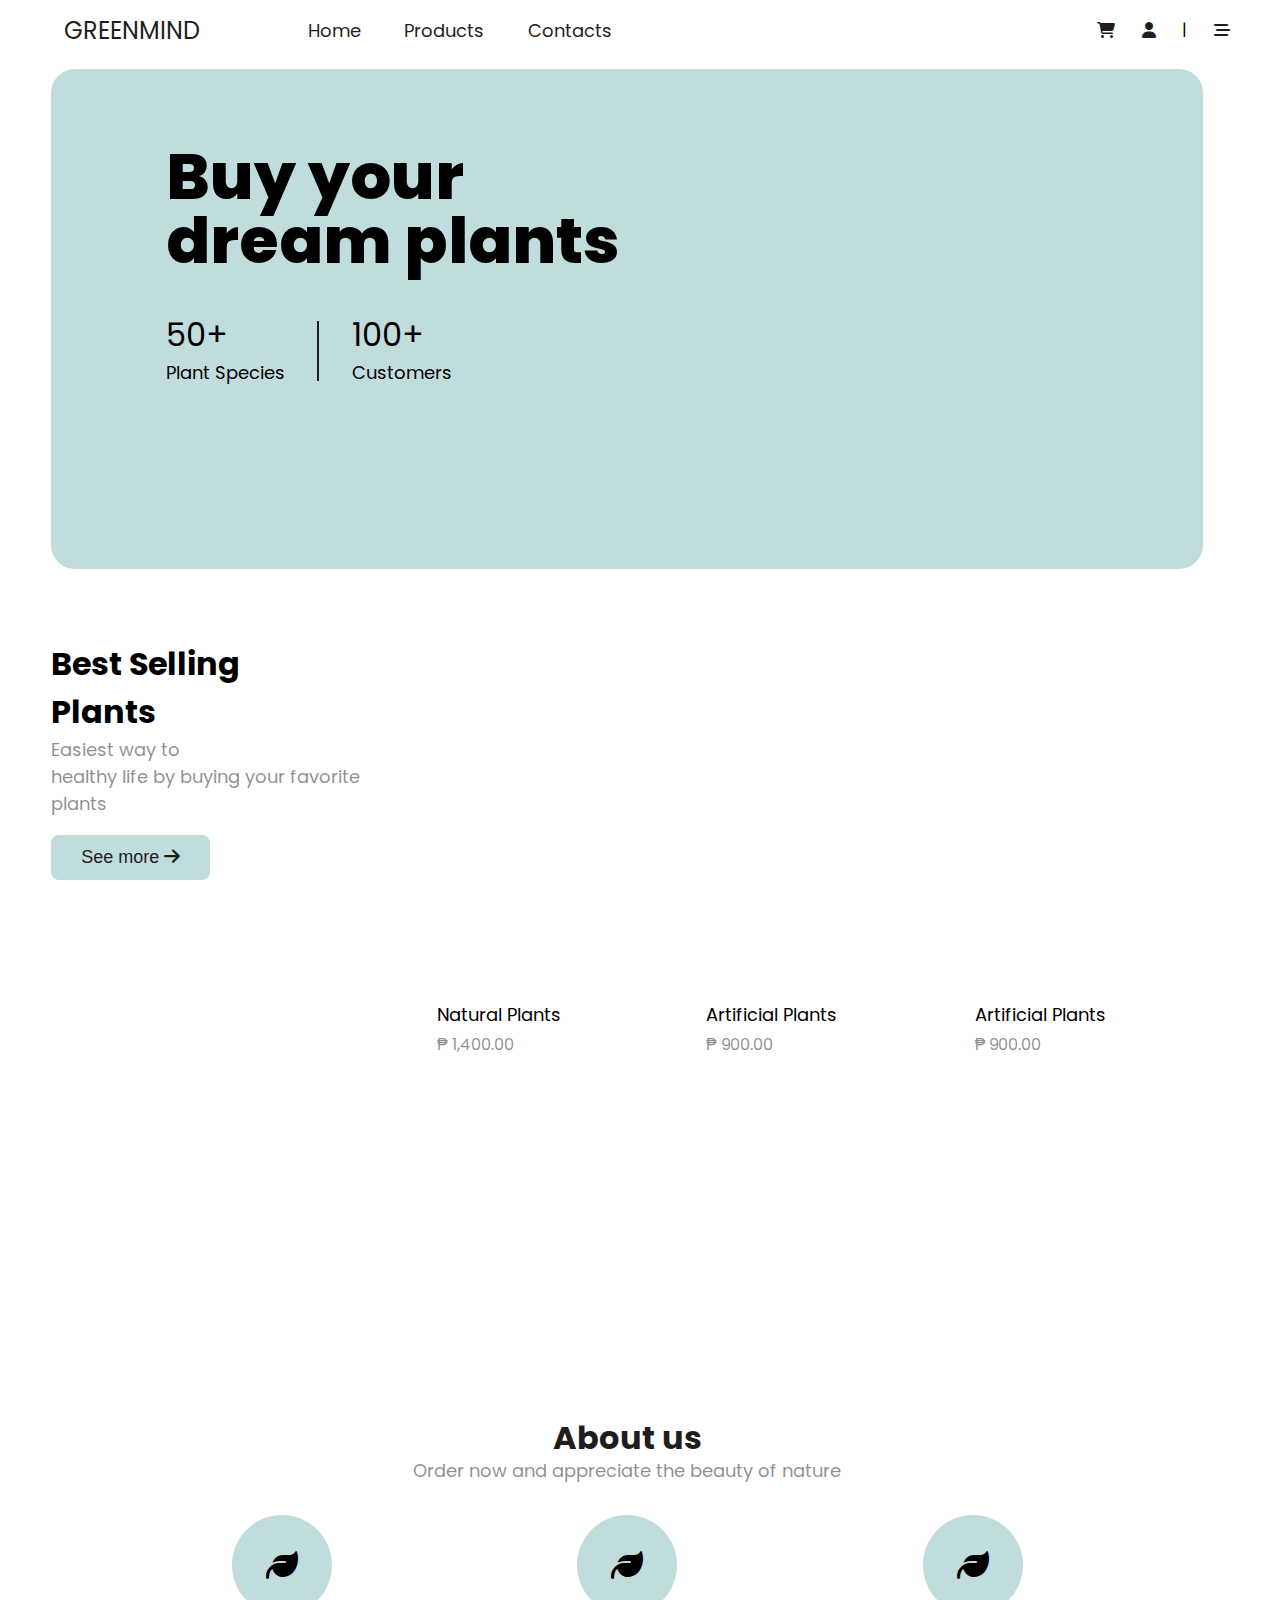
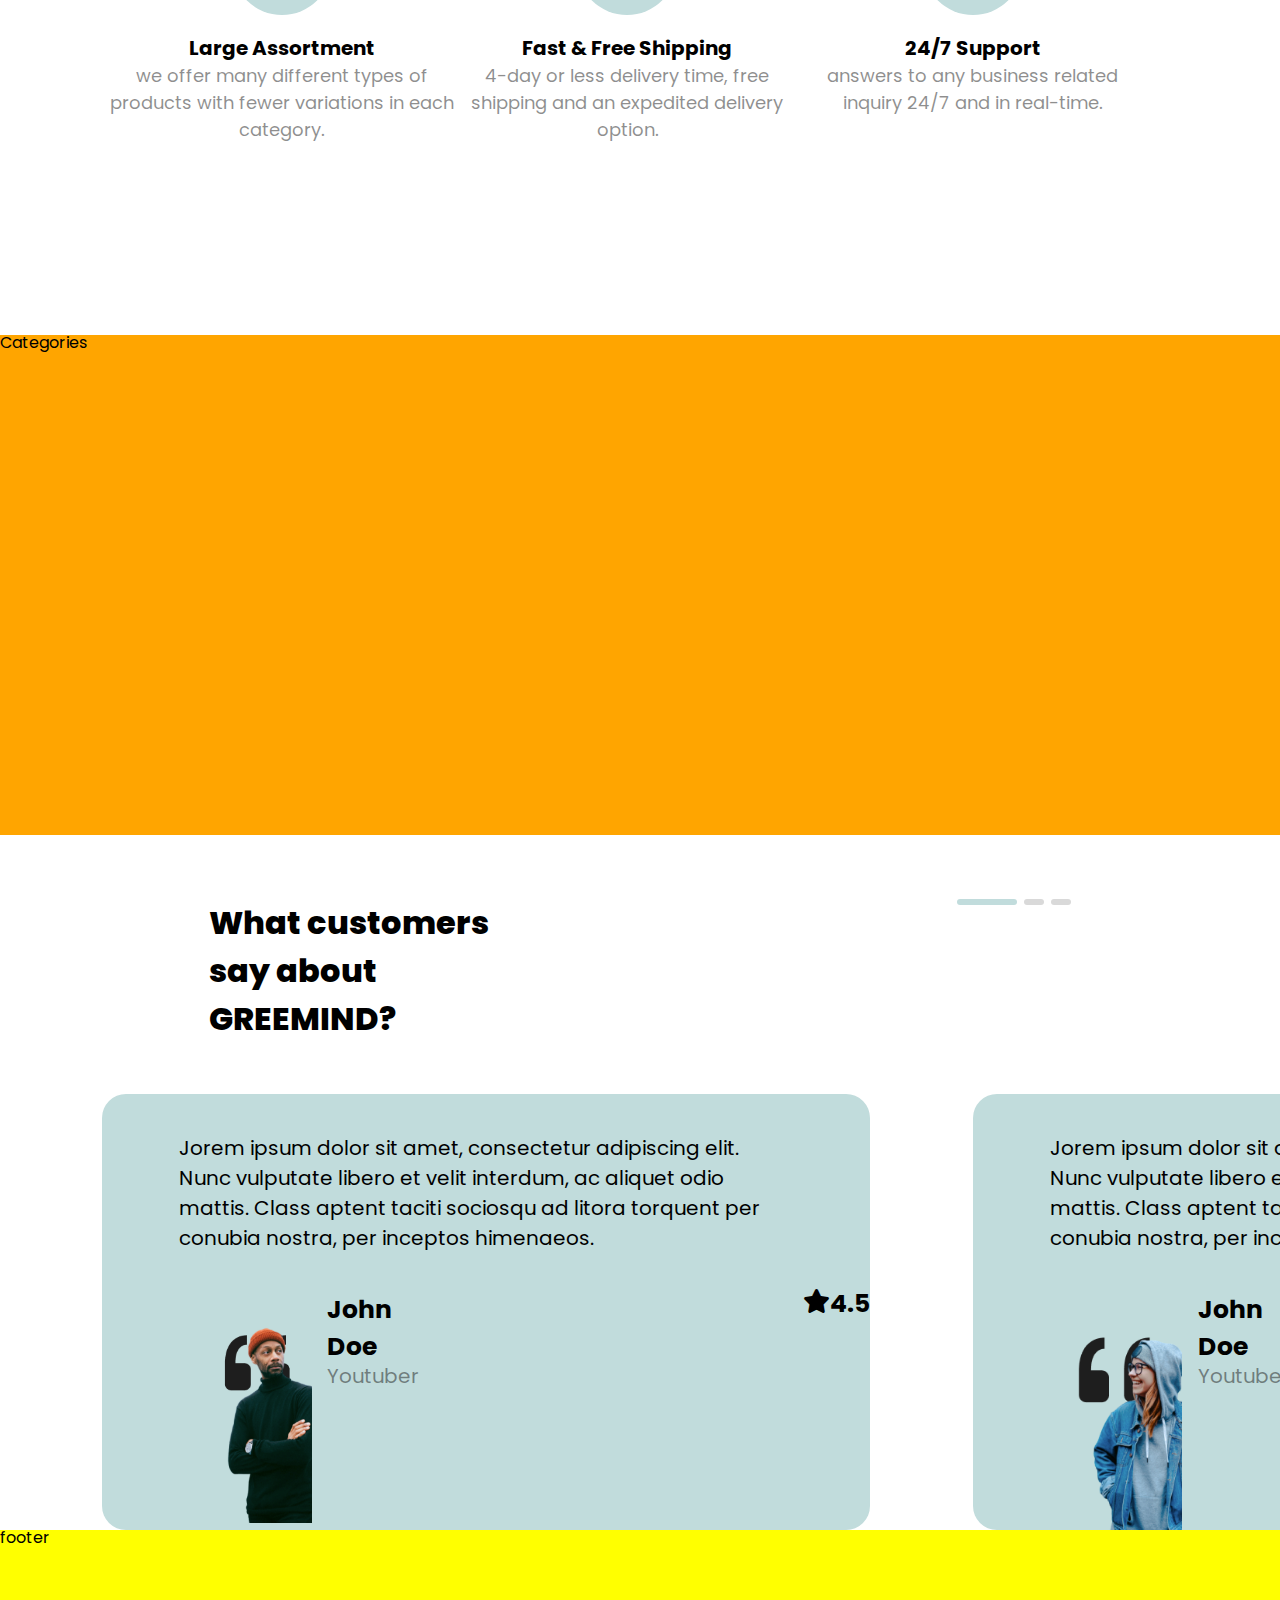
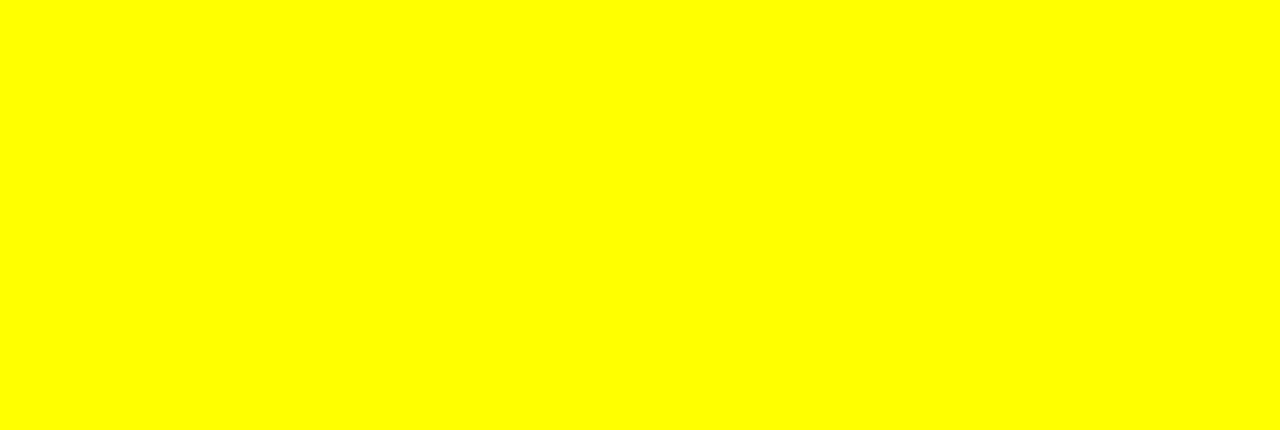
==== index.html @ 78908212 "[Init] Init repo, add unfinished assignment" ====
<!DOCTYPE html>
<html lang="en">
  <head>
    <meta charset="UTF-8" />
    <meta http-equiv="X-UA-Compatible" content="IE=edge" />
    <meta name="viewport" content="width=device-width, initial-scale=1.0" />
    <title>Assignmnet-0 Plant Site</title>
    <link rel="stylesheet" href="all.css" />
    <link
      rel="stylesheet"
      href="https://cdnjs.cloudflare.com/ajax/libs/font-awesome/6.4.0/css/all.min.css"
    />
  </head>
  <body>
    <div class="wrap-container">
      <nav>
        <div class="nav-bar">
          <div class="brand-logo">GREENMIND</div>
          <div class="buttons-container">
            <ul class="menu-btn-left">
              <li><a href="#">Home</a></li>
              <li><a href="#">Products</a></li>
              <li><a href="#">Contacts</a></li>
            </ul>
            <ul class="menu-btn-right">
              <li>
                <a href="#"><i class="fa-solid fa-cart-shopping"></i></a>
              </li>
              <li>
                <a href="#"><i class="fa-solid fa-user"></i></a>
              </li>
              <li>|</li>
              <li>
                <a href="#"
                  ><i class="fa-sharp fa-solid fa-bars-staggered"></i
                ></a>
              </li>
            </ul>
          </div>
        </div>
      </nav>
      <main>
        <div class="hero-cover-container">
          <div class="hero-cover">
            <div class="hero-cover-left">
              <h1>Buy your dream plants</h1>
              <div class="hero-cover-left-info-container">
                <div class="plant-species">
                  <h3>50+</h3>
                  <p>Plant Species</p>
                </div>
                <div class="hero-cover-left-vertical-line"></div>
                <div class="customers">
                  <h3>100+</h3>
                  <p>Customers</p>
                </div>
              </div>
              <div class="search-box"></div>
            </div>
          </div>
        </div>
        <div class="best-selling-section-container">
          <div class="best-selling-text">
            <h2>Best Selling <br />Plants</h2>
            <p>
              Easiest way to <br />
              healthy life by buying your favorite plants
            </p>
            <button>
              <a href="#">See more <i class="fa-solid fa-arrow-right"></i></a>
            </button>
          </div>
          <div class="best-selling-info">
            <ul>
              <li>
                <div class="product-img"></div>
                <h3>Natural Plants</h3>
                <p>₱ 1,400.00</p>
              </li>
              <li>
                <div class="product-img"></div>
                <h3>Artificial Plants</h3>
                <p>₱ 900.00</p>
              </li>
              <li>
                <div class="product-img"></div>
                <h3>Artificial Plants</h3>
                <p>₱ 900.00</p>
              </li>
            </ul>
          </div>
        </div>
        <div class="about-us-container">
          <div class="about-us-title">
            <h2>About us</h2>
            <p>Order now and appreciate the beauty of nature</p>
          </div>
          <div class="about-us-content">
            <ul>
              <li>
                <div class="about-us-icons">
                  <i class="fa-sharp fa-solid fa-leaf fa-2xl"></i>
                </div>
                <h3>Large Assortment</h3>
                <p>
                  we offer many different types of products with fewer
                  variations in each category.
                </p>
              </li>
              <li>
                <div class="about-us-icons">
                  <i class="fa-sharp fa-solid fa-leaf fa-2xl"></i>
                </div>
                <h3>Fast & Free Shipping</h3>
                <p>
                  4-day or less delivery time, free shipping and an expedited
                  delivery option.
                </p>
              </li>
              <li>
                <div class="about-us-icons">
                  <i class="fa-sharp fa-solid fa-leaf fa-2xl"></i>
                </div>
                <h3>24/7 Support</h3>
                <p>
                  answers to any business related inquiry 24/7 and in real-time.
                </p>
              </li>
            </ul>
          </div>
        </div>
        <div class="categories-container">
            <div class="categories-title">
                <h3>Categories</h3>
            </div>
        </div>
        <div class="customer-review-container">
          <div class="customer-review-title-container">
            <h2>What customers say about GREEMIND?</h2>
            <div class="page-select-bar-container">
              <div class="page-select-bar-long"></div>
              <div class="page-select-bar-short"></div>
              <div class="page-select-bar-short"></div>
            </div>
          </div>
          <div class="customer-review-overflow-container">
            <div class="customer-review-blocks-container">
              <div class="customer-review-blocks-1">
                <div class="blocks-1-content-container">
                  <p>
                    Jorem ipsum dolor sit amet, consectetur adipiscing elit.
                    Nunc vulputate libero et velit interdum, ac aliquet odio
                    mattis. Class aptent taciti sociosqu ad litora torquent per
                    conubia nostra, per inceptos himenaeos.
                  </p>
                </div>
                <div class="blocks-1-customer-review-container">
                  <div class="customer-img-1"></div>
                  <div class="customer-name-1">
                    <h3>John Doe</h3>
                    <p>Youtuber</p>
                  </div>
                  <div class="customer-rating-1">
                    <i class="fa-solid fa-star fa-xl"></i>
                    <p>4.5</p>
                  </div>
                </div>
              </div>
              <div class="customer-review-blocks-2">
                <div class="blocks-1-content-container">
                  <p>
                    Jorem ipsum dolor sit amet, consectetur adipiscing elit.
                    Nunc vulputate libero et velit interdum, ac aliquet odio
                    mattis. Class aptent taciti sociosqu ad litora torquent per
                    conubia nostra, per inceptos himenaeos.
                  </p>
                </div>
                <div class="blocks-1-customer-review-container">
                  <div class="customer-img-2"></div>
                  <div class="customer-name-1">
                    <h3>John Doe</h3>
                    <p>Youtuber</p>
                  </div>
                  <div class="customer-rating-1">
                    <i class="fa-solid fa-star fa-xl"></i>
                    <p>4.5</p>
                  </div>
                </div>
              </div>
            </div>
          </div>
        </div>
        <div class="footer-container">
            <div class="footer">
                <h3>footer</h3>
            </div>
        </div>
      </main>
    </div>
  </body>
</html>

<style>
  @import url("https://fonts.googleapis.com/css2?family=Poppins:wght@300;400;800&display=swap");
</style>
---- all.css ----
/* css reset start */
html,
body,
div,
span,
applet,
object,
iframe,
h1,
h2,
h3,
h4,
h5,
h6,
p,
blockquote,
pre,
a,
abbr,
acronym,
address,
big,
cite,
code,
del,
dfn,
em,
img,
ins,
kbd,
q,
s,
samp,
small,
strike,
strong,
sub,
sup,
tt,
var,
b,
u,
i,
center,
dl,
dt,
dd,
ol,
ul,
li,
fieldset,
form,
label,
legend,
table,
caption,
tbody,
tfoot,
thead,
tr,
th,
td,
article,
aside,
canvas,
details,
embed,
figure,
figcaption,
footer,
header,
hgroup,
menu,
nav,
output,
ruby,
section,
summary,
time,
mark,
audio,
video {
  margin: 0;
  padding: 0;
  border: 0;
  font-size: 100%;
  font: inherit;
  vertical-align: baseline;
}
/* HTML5 display-role reset for older browsers */
article,
aside,
details,
figcaption,
figure,
footer,
header,
hgroup,
menu,
nav,
section {
  display: block;
}
body {
  line-height: 1;
}
ol,
ul {
  list-style: none;
}
blockquote,
q {
  quotes: none;
}
blockquote:before,
blockquote:after,
q:before,
q:after {
  content: "";
  content: none;
}
table {
  border-collapse: collapse;
  border-spacing: 0;
}
/* css reset end */

*,
*:before,
*:after {
  box-sizing: border-box;
}

.wrap-container {
  font-family: "Poppins", sans-serif;
}

/* Navbar start */
.nav-bar {
  width: 100%;
  display: flex;
}

.brand-logo {
  color: #1e1e1e;
  font-size: 24px;
  margin-left: 5%;
  margin-top: 1.5%;
}

.buttons-container {
  width: 90%;
  display: flex;
  justify-content: space-between;
}

.menu-btn-left {
  display: flex;
  font-size: 18px;
  margin-left: 10%;
  margin-top: 2%;
}

.menu-btn-left li {
  margin-right: 20%;
}

.menu-btn-left li a {
  text-decoration: none;
  color: #1e1e1e;
}

.menu-btn-right {
  display: flex;
  margin-right: 12%;
  margin-top: 2%;
}

.menu-btn-right li {
  margin-right: 50%;
}

.menu-btn-right li a {
  color: #1e1e1e;
}
/* Navbar end */

.hero-cover {
  width: 90%;
  height: 500px;
  margin-left: 4%;
  margin-top: 2%;
  border-radius: 24px;
  background-color: #c1dcdc;
}

.hero-cover-left {
  display: inline-block;
}

.hero-cover-left h1 {
  font-size: 64px;
  font-weight: 800;
  width: 70%;
  margin-top: 10%;
  margin-left: 15%;
}

.hero-cover-left-info-container {
  display: flex;
  margin-top: 5%;
  margin-left: 15%;
}

.hero-cover-left-info-container h3 {
  font-size: 32px;
  font-weight: 400;
}

.hero-cover-left-info-container p {
  font-size: 18px;
  font-weight: 400;
}

.hero-cover-left-vertical-line {
  width: 1px;
  height: 60px;
  border: 1px solid #1e1e1e;
  margin-top: 1.5%;
  margin-left: 5%;

  /* transform: rotate(90deg); */
}
.plant-species {
  line-height: 1.5;
}
.customers {
  margin-left: 5%;
  line-height: 1.5;
}

.best-selling-section-container {
  display: flex;
  width: 90%;
  height: 500px;
  margin-left: 4%;
  margin-top: 2%;
}

.best-selling-text {
  width: 30%;
  margin-top: 4%;
}

.best-selling-text h2 {
  font-size: 32px;
  font-weight: bold;
  line-height: 48px;
}

.best-selling-text p {
  font-size: 18px;
  line-height: 27px;
  color: #1e1e1e80;
}

.best-selling-text button {
  padding: 12px 30px;
  border-radius: 8px;
  margin-top: 5%;
  background-color: #c1dcdc;
  border: none;
  /* display: inline-block; */
}

.best-selling-text button a {
  font-size: 18px;
  color: #1e1e1e;
  text-decoration: none;
}

.best-selling-info {
  width: 70%;
  
}

.best-selling-info ul {
  display: flex;
  justify-content: space-around;
}

.best-selling-info ul li {
  width: 100%;
}

.best-selling-info ul li h3 {
  margin-left: 15%;
  font-size: 18px;
  line-height: 2.5;
}

.best-selling-info ul li p {
  margin-left: 15%;
  color: #1e1e1e80;
}

.product-img {
  width: 85%;
  height: 300%;
  background-image: url("https://fakeimg.pl/450x600/90EE90/000/");
  background-repeat: no-repeat;
  background-size: cover;
  background-position: center center;
  border-radius: 12px;
  margin-top: 20%;
  margin-left: 15%;
}

.about-us-container {
  width: 90%;
  margin-left: 4%;
  text-align: center;
  margin-top: 25%;
  margin-bottom: 15%;
}

.about-us-title h2 {
  font-size: 32px;
  font-weight: 700;
  line-height: 1.5;
  color: #1e1e1e;
}

.about-us-container p {
  font-size: 18px;
  color: #1e1e1e80;
}

.about-us-container h3 {
  margin-top: 20px;
  font-size: 18px;
  font-weight: 400;
}

.about-us-icons {
  height: 100px;
  width: 100px;
  border-radius: 50%;
  background-color: #c1dcdc;
}

.about-us-icons i {
  margin-top: 50%;
}

.about-us-content ul {
  display: flex;
  justify-content: center;
  line-height: 27px;
  margin-top: 3%;
}

.about-us-content ul li {
  display: flex;
  flex-direction: column;
  align-items: center;
  width: 30%;
}

.about-us-content ul li h3 {
  font-size: 20px;
  font-weight: bold;
}
.categories-container {
  width: 100%;
  height: 500px;
  background-color: orange;
}

.customer-review-container {
  width: 100%;
  overflow-x: hidden;
}

.customer-review-title-container {
  display: flex;
  justify-content: space-around;
  margin-top: 5%;
}

.customer-review-title-container h2 {
  width: 25%;
  font-size: 32px;
  font-weight: 800;
  line-height: 1.5;
}

.page-select-bar-container {
  display: flex;
}

.page-select-bar-long {
  width: 60px;
  height: 6px;
  border-radius: 10px;
  margin-left: 10px;
  background-color: #c1dcdc;
}

.page-select-bar-short {
  width: 20px;
  height: 6px;
  border-radius: 10px;
  margin-left: 7px;
  background-color: #d9d9d9;
}

.customer-review-overflow-container {
  width: 200%;
}

.customer-review-blocks-container {
  width: 100%;
  display: flex;
}

.customer-review-blocks-1 {
  width: 30%;
  margin-left: 4%;
  margin-top: 2%;
  border-radius: 24px;
  background-color: #c1dcdc;
}

.blocks-1-content-container {
  width: 80%;
  margin-left: 10%;
  margin-top: 5%;
}

.blocks-1-content-container p {
  font-size: 20px;
  font-weight: 400;
  line-height: 1.5;
}

.blocks-1-customer-review-container {
  width: 100%;
  display: flex;
}

.customer-img-1 {
  height: 270px;
  width: 195px;
  margin-left: 10%;
  background-image: url("images/customer-img-1.png");
  background-size: 200px;
  background-repeat: no-repeat;
}

.customer-name-1 {
  margin-top: 5%;
  margin-left: 2%;
}

.customer-name-1 h3 {
  font-size: 25px;
  font-weight: 700;
  line-height: 1.5;
}

.customer-name-1 p {
  font-size: 20px;
  color: #1e1e1e80;
}

.customer-rating-1 {
  display: flex;
  margin-left: 50%;
  margin-top: 5%;
}

.customer-rating-1 i {
  margin-top: 10px;
}

.customer-rating-1 p {
  font-size: 25px;
  font-weight: 700;
  margin-bottom: 2px;
}

.customer-review-blocks-2 {
  width: 30%;
  margin-left: 4%;
  margin-top: 2%;
  border-radius: 24px;
  background-color: #c1dcdc;
}


.customer-img-2 {
  height: 270px;
  width: 195px;
  margin-top: 1%;
  margin-left: 10%;
  background-image: url("images/customer-img-2.png");
  background-size: 200px;
  background-repeat: no-repeat;
}

.footer-container {
  width: 100%;
  height: 500px;
  background-color: yellow;
}
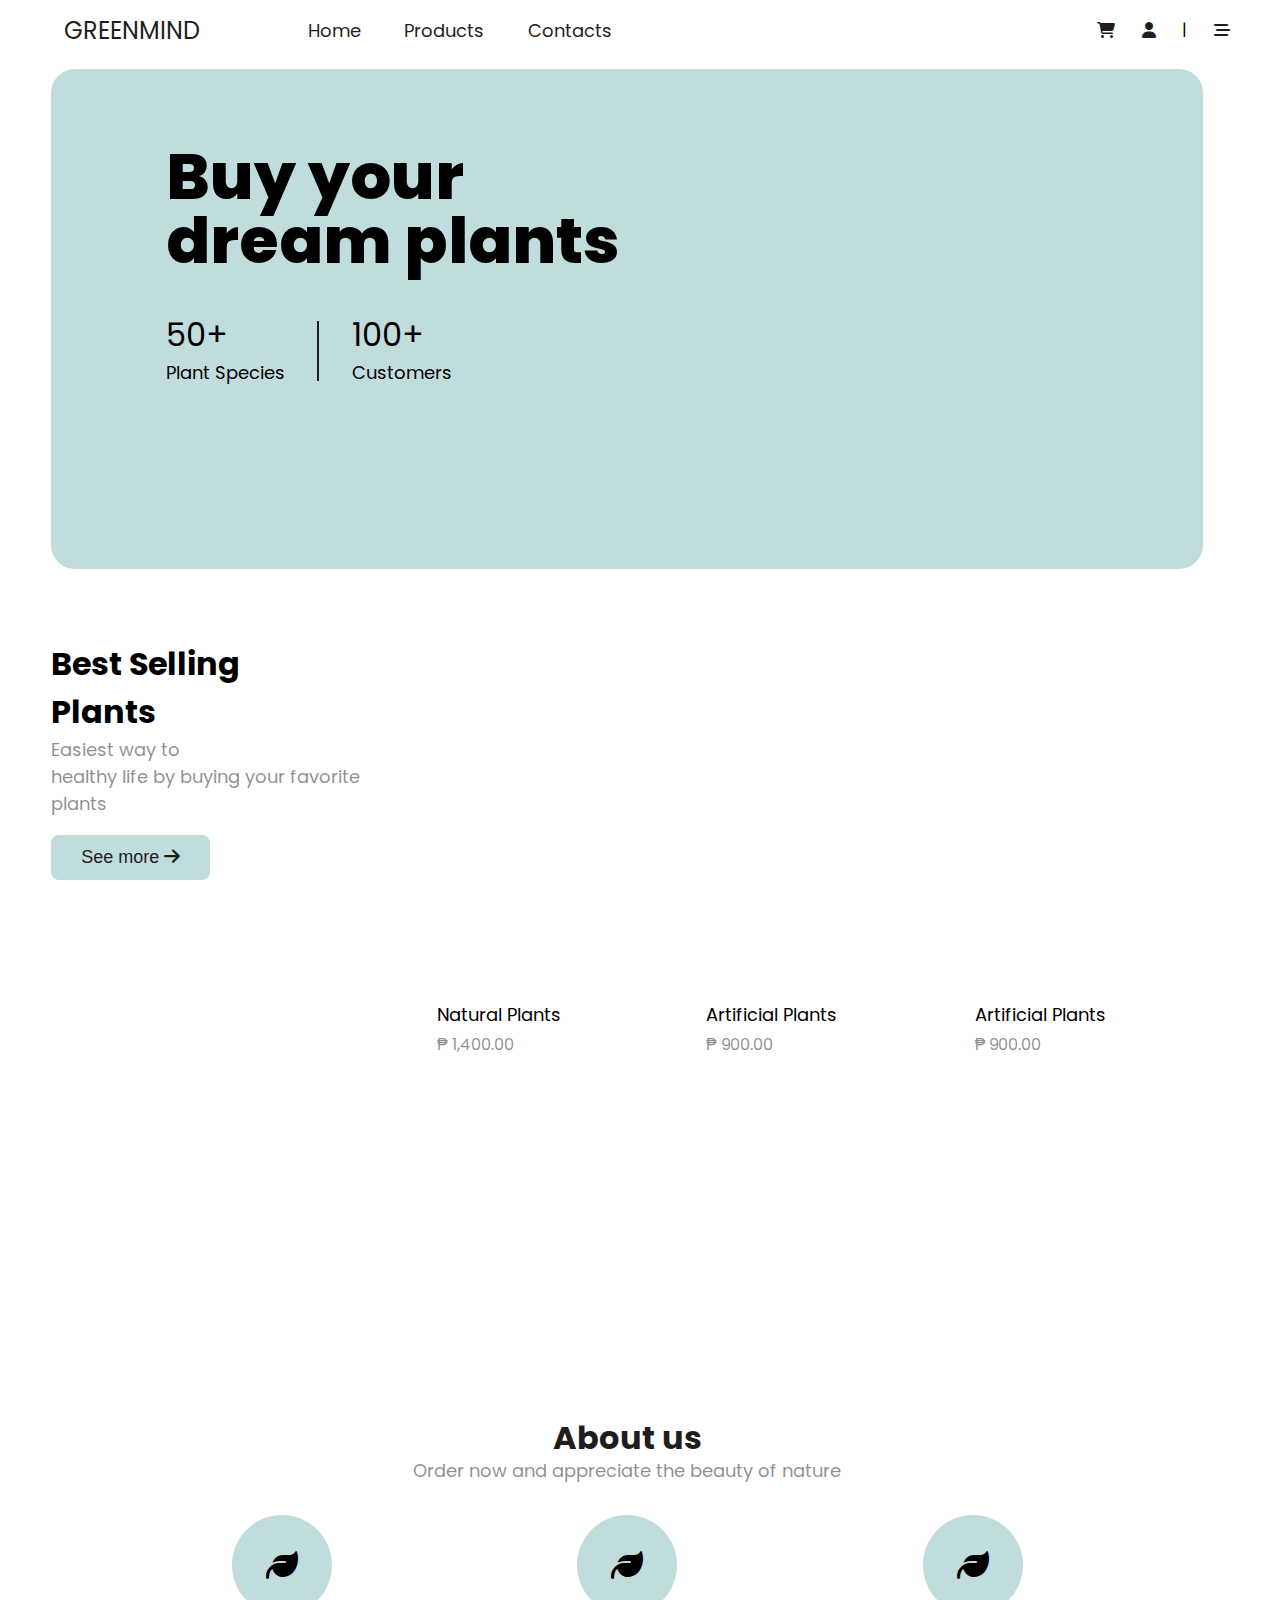
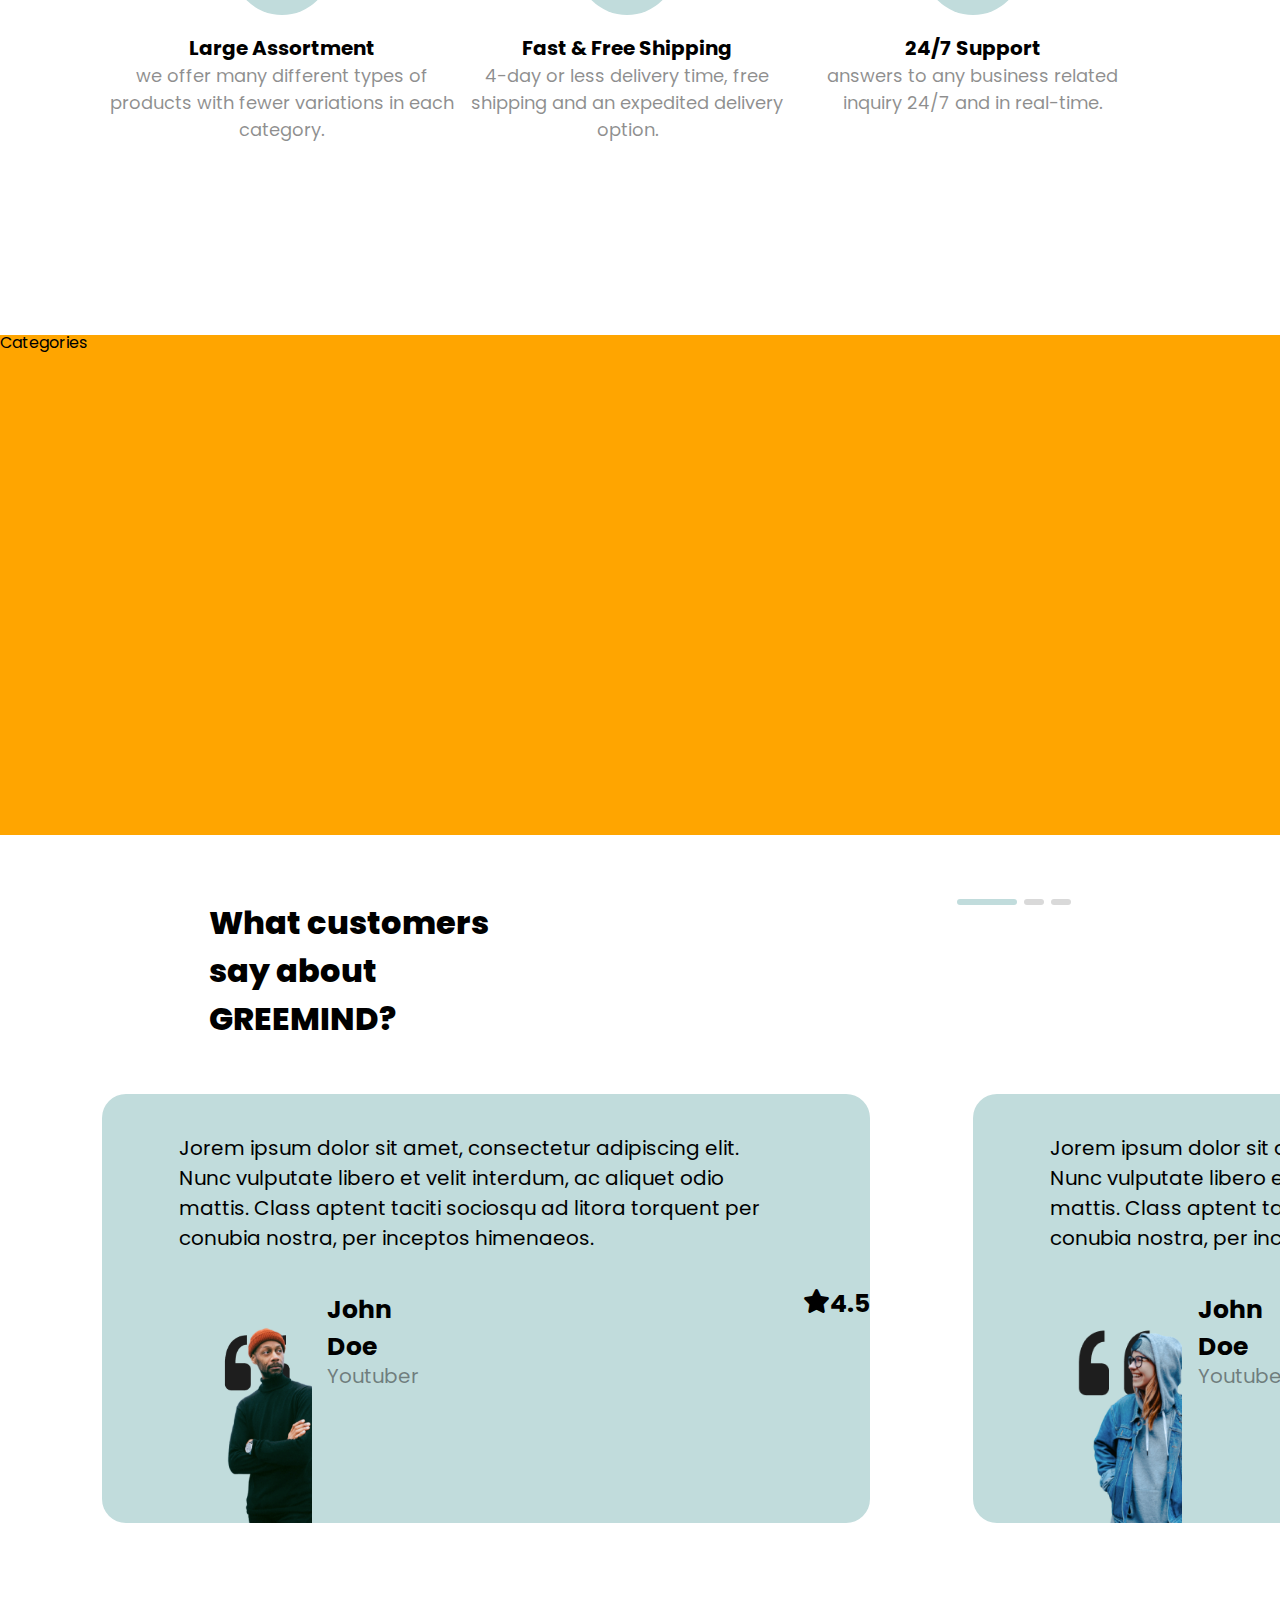
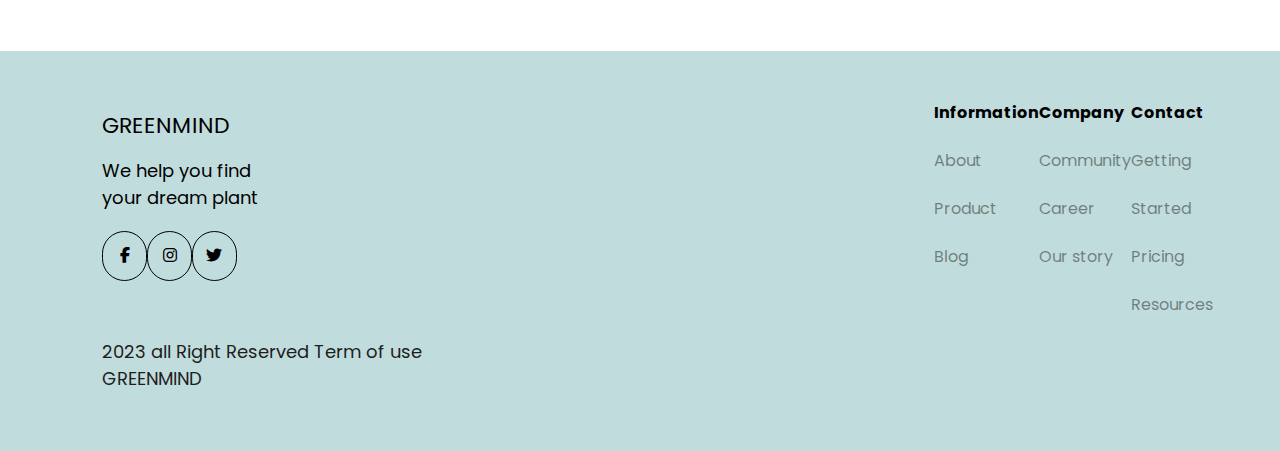
==== commit f6ad96c3: "[Edit] Finished footer section" ====
--- a/index.html
+++ b/index.html
@@ -15,7 +15,7 @@
     <div class="wrap-container">
       <nav>
         <div class="nav-bar">
-          <div class="brand-logo">GREENMIND</div>
+          <div class="nav-bar-logo">GREENMIND</div>
           <div class="buttons-container">
             <ul class="menu-btn-left">
               <li><a href="#">Home</a></li>
@@ -130,9 +130,9 @@
           </div>
         </div>
         <div class="categories-container">
-            <div class="categories-title">
-                <h3>Categories</h3>
-            </div>
+          <div class="categories-title">
+            <h3>Categories</h3>
+          </div>
         </div>
         <div class="customer-review-container">
           <div class="customer-review-title-container">
@@ -191,9 +191,57 @@
           </div>
         </div>
         <div class="footer-container">
-            <div class="footer">
-                <h3>footer</h3>
-            </div>
+          <div class="footer-left-container">
+            <div class="footer-logo">
+              <h3>GREENMIND</h3>
+            </div>
+            <p>
+              We help you find <br />
+              your dream plant
+            </p>
+            <div class="social-media">
+              <div class="social-media-facebook">
+                <a href="#"><i class="fa-brands fa-facebook-f"></i></a>
+              </div>
+              <div class="social-media-instagram">
+                <a href="#"><i class="fa-brands fa-instagram"></i></a>
+              </div>
+              <div class="social-media-twitter">
+                <a href="#"><i class="fa-brands fa-twitter"></i></a>
+              </div>
+            </div>
+            <div class="copyright">
+              <p>2023 all Right Reserved Term of use GREENMIND</p>
+            </div>
+          </div>
+          <div class="footer-right-container">
+            <div class="footer-right-menu">
+              <div class="footer-right-menu-left">
+                <div class="footer-right-menu-left-title">
+                  <a href="#">Information</a>
+                </div>
+                <a href="#">About</a>
+                <a href="#">Product</a>
+                <a href="#">Blog</a>
+              </div>
+              <div class="footer-right-menu-mid">
+                <div class="footer-right-menu-mid-title">
+                  <a href="#">Company</a>
+                </div>
+                <a href="#">Community</a>
+                <a href="#">Career</a>
+                <a href="#">Our story</a>
+              </div>
+              <div class="footer-right-menu-right">
+                <div class="footer-right-menu-right-title">
+                  <a href="#">Contact</a>
+                </div>
+                <a href="#">Getting Started</a>
+                <a href="#">Pricing</a>
+                <a href="#">Resources</a>
+              </div>
+            </div>
+          </div>
         </div>
       </main>
     </div>
--- a/all.css
+++ b/all.css
@@ -141,7 +141,7 @@
   display: flex;
 }
 
-.brand-logo {
+.nav-bar-logo {
   color: #1e1e1e;
   font-size: 24px;
   margin-left: 5%;
@@ -502,7 +502,6 @@
 .customer-img-2 {
   height: 270px;
   width: 195px;
-  margin-top: 1%;
   margin-left: 10%;
   background-image: url("images/customer-img-2.png");
   background-size: 200px;
@@ -511,6 +510,81 @@
 
 .footer-container {
   width: 100%;
-  height: 500px;
-  background-color: yellow;
-}+  height: 400px;
+  background-color: #c1dcdc;
+  padding: 0.1px;
+  margin-top: 10%;
+  display: flex;
+}
+
+.footer-left-container {
+  width: 30%;
+  margin-left: 8%;
+  margin-top: 5%;
+}
+
+.footer-logo {
+  font-size: 22px;
+  }
+
+.footer-left-container p {
+  margin-top: 20px;
+  font-size: 18px;
+  line-height: 1.5;
+}  
+
+.social-media {
+  display: flex;
+  justify-content: space-between;
+  width: 35%;
+  margin-top: 20px;
+}
+
+.social-media-facebook, .social-media-instagram, .social-media-twitter {
+  display: flex;
+  justify-content: center;
+  align-items: center;
+  width: 50px;
+  height: 50px;
+  border: 1px solid black;
+  border-radius: 50px;
+
+}
+
+.social-media-facebook a, .social-media-instagram a, .social-media-twitter a {
+  color: black;
+}
+
+.copyright {
+  margin-top: 15%;
+  font-size: 18px;
+  color: #1E1E1E;
+}
+
+.footer-right-container {
+  width: 20%;
+  margin-left: 35%;
+  margin-top: 3%;
+}
+
+.footer-right-menu {
+  display: flex;
+  justify-content: space-between;
+}
+
+.footer-right-menu a {
+  text-decoration: none;
+  color: #1e1e1e80;
+}
+
+.footer-right-menu-left, .footer-right-menu-mid, .footer-right-menu-right {
+  display: flex;
+  flex-direction: column;
+  line-height: 3;
+}
+
+.footer-right-menu-left-title a, .footer-right-menu-mid-title a, .footer-right-menu-right-title a {
+  font-weight: bold;
+  color: black;
+}
+
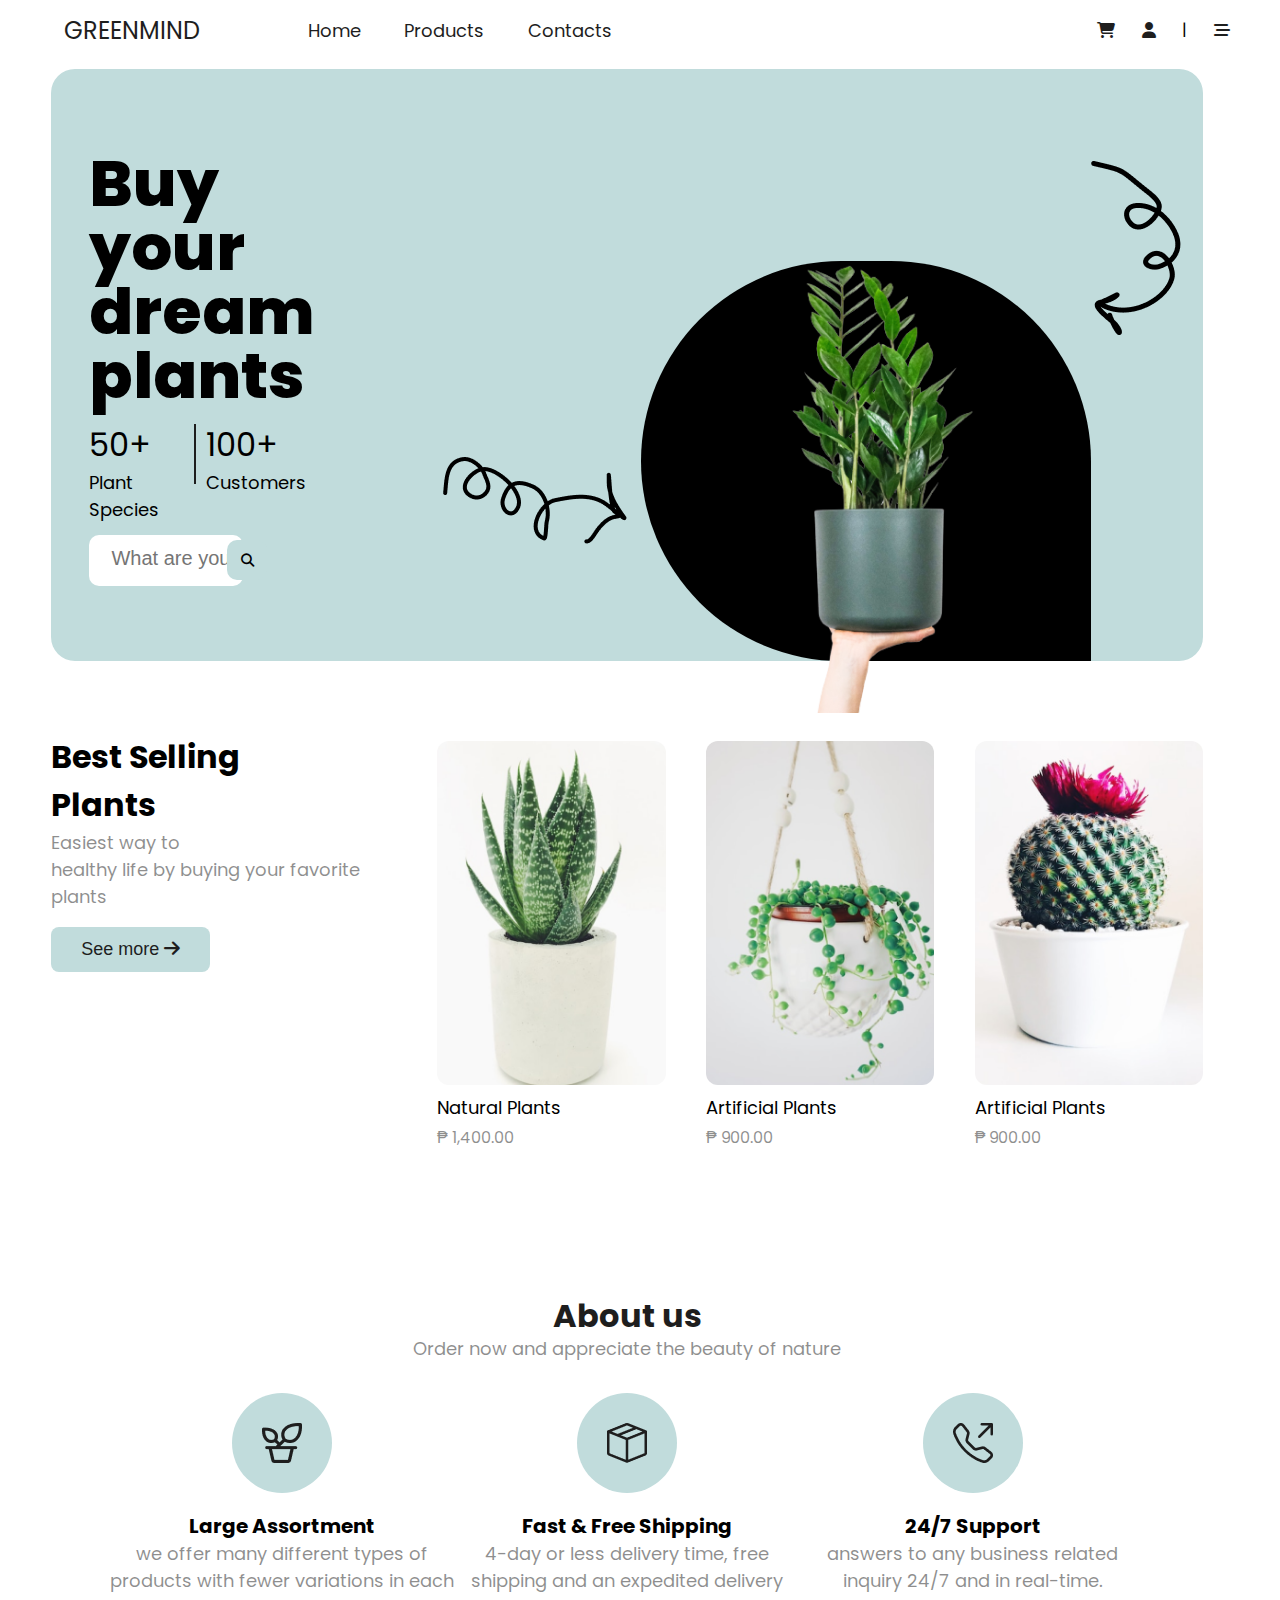
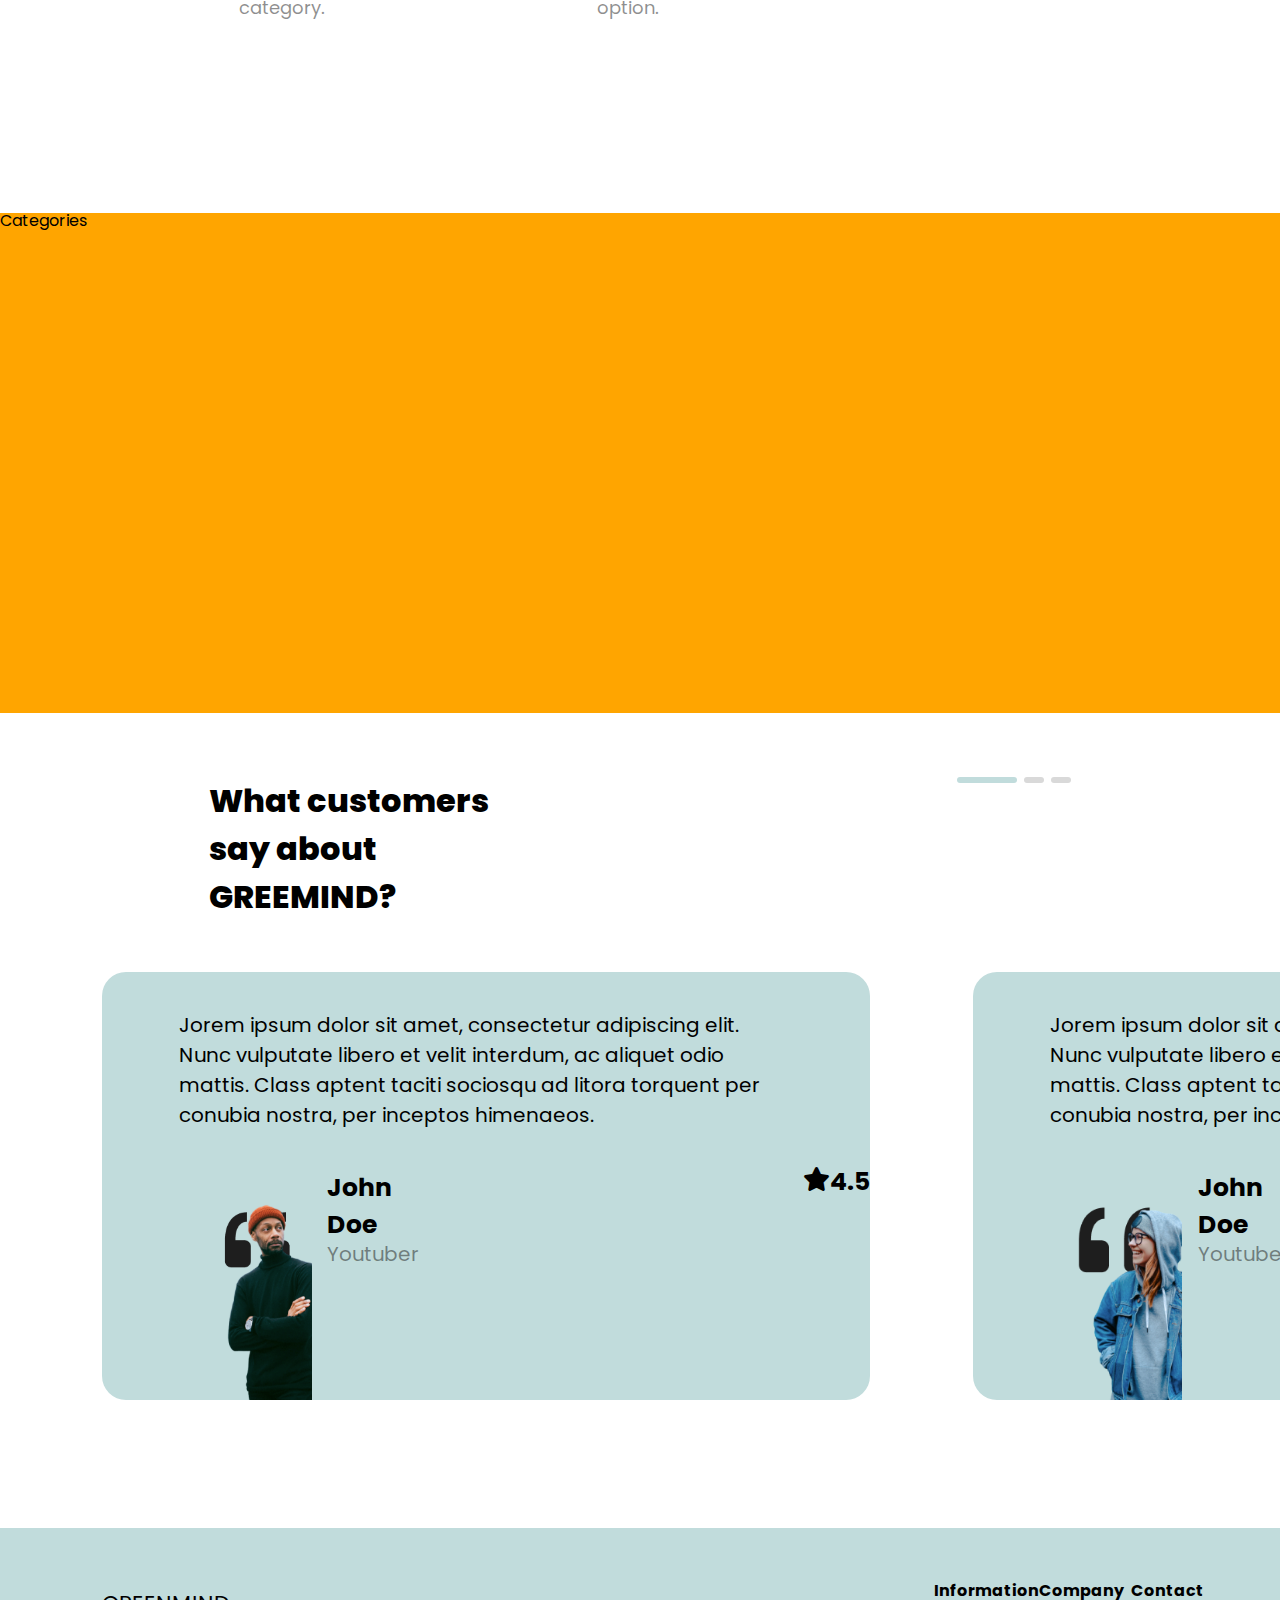
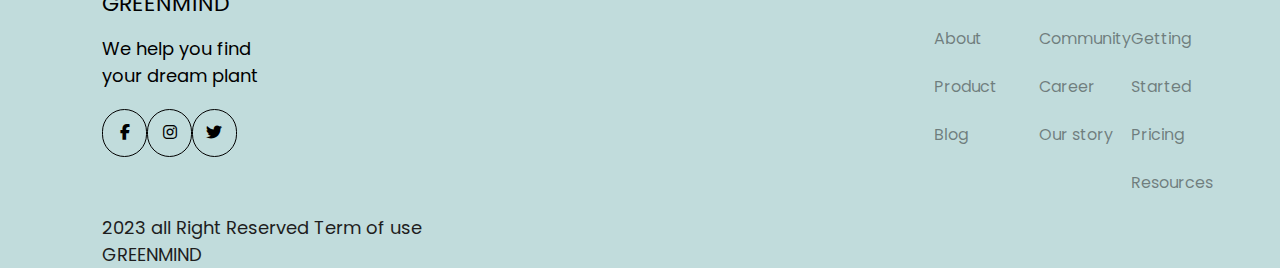
==== commit d034f3f2: "[Edit] Finished Hero-cover & add images to the folder" ====
--- a/index.html
+++ b/index.html
@@ -32,218 +32,255 @@
               <li>|</li>
               <li>
                 <a href="#"
-                  ><i class="fa-sharp fa-solid fa-bars-staggered"></i
-                ></a>
+                  ><i class="fa-sharp fa-solid fa-bars-staggered"></i>
+                </a>
               </li>
             </ul>
           </div>
         </div>
       </nav>
-      <main>
-        <div class="hero-cover-container">
-          <div class="hero-cover">
-            <div class="hero-cover-left">
-              <h1>Buy your dream plants</h1>
-              <div class="hero-cover-left-info-container">
-                <div class="plant-species">
-                  <h3>50+</h3>
-                  <p>Plant Species</p>
-                </div>
-                <div class="hero-cover-left-vertical-line"></div>
-                <div class="customers">
-                  <h3>100+</h3>
-                  <p>Customers</p>
-                </div>
-              </div>
-              <div class="search-box"></div>
-            </div>
-          </div>
-        </div>
-        <div class="best-selling-section-container">
-          <div class="best-selling-text">
-            <h2>Best Selling <br />Plants</h2>
-            <p>
-              Easiest way to <br />
-              healthy life by buying your favorite plants
-            </p>
-            <button>
-              <a href="#">See more <i class="fa-solid fa-arrow-right"></i></a>
-            </button>
-          </div>
-          <div class="best-selling-info">
-            <ul>
-              <li>
-                <div class="product-img"></div>
-                <h3>Natural Plants</h3>
-                <p>₱ 1,400.00</p>
-              </li>
-              <li>
-                <div class="product-img"></div>
-                <h3>Artificial Plants</h3>
-                <p>₱ 900.00</p>
-              </li>
-              <li>
-                <div class="product-img"></div>
-                <h3>Artificial Plants</h3>
-                <p>₱ 900.00</p>
-              </li>
-            </ul>
-          </div>
-        </div>
-        <div class="about-us-container">
-          <div class="about-us-title">
-            <h2>About us</h2>
-            <p>Order now and appreciate the beauty of nature</p>
-          </div>
-          <div class="about-us-content">
-            <ul>
-              <li>
-                <div class="about-us-icons">
-                  <i class="fa-sharp fa-solid fa-leaf fa-2xl"></i>
-                </div>
-                <h3>Large Assortment</h3>
+      <div class="hero-cover-container">
+        <div class="hero-cover">
+          <div class="hero-cover-left">
+            <h1>Buy your dream plants</h1>
+            <div class="hero-cover-left-info-container">
+              <div class="plant-species">
+                <h3>50+</h3>
+                <p>Plant Species</p>
+              </div>
+              <div class="hero-cover-left-vertical-line"></div>
+              <div class="customers">
+                <h3>100+</h3>
+                <p>Customers</p>
+              </div>
+            </div>
+            <div class="search-box-container">
+              <div class="search-box-input">
+                <label for="search-product"></label>
+                <input
+                  type="text"
+                  id="search-product"
+                  name="search-product"
+                  placeholder="What are you looking for?"
+                />
+                <div class="search-icon">
+                  <button type="button">
+                    <i class="fa-solid fa-magnifying-glass"></i>
+                  </button>
+                </div>
+              </div>
+            </div>
+          </div>
+          <div class="hero-cover-right-container">
+            <div class="hero-cover-arrow-1-container">
+              <img src="images/hero-page-2.png" alt="hero-page-arrow-1" />
+            </div>
+            <div class="hero-cover-plant-images-container">
+              <div class="hero-cover-plant-background"></div>
+              <div class="hero-cover-plant-images">
+                <img src="images/hero-page-1.png" alt="hero-page-plant-image" />
+              </div>
+            </div>
+            <div class="hero-cover-arrow-2-container">
+              <img src="images/hero-page-3.png" alt="hero-page-arrow-2" />
+            </div>
+          </div>
+        </div>
+      </div>
+
+      <div class="best-selling-section-container">
+        <div class="best-selling-text">
+          <h2>Best Selling <br />Plants</h2>
+          <p>
+            Easiest way to <br />
+            healthy life by buying your favorite plants
+          </p>
+          <button>
+            <a href="#">See more <i class="fa-solid fa-arrow-right"></i></a>
+          </button>
+        </div>
+        <div class="best-selling-info">
+          <ul>
+            <li>
+              <div class="product-img-1"></div>
+              <h3>Natural Plants</h3>
+              <p>₱ 1,400.00</p>
+            </li>
+            <li>
+              <div class="product-img-2"></div>
+              <h3>Artificial Plants</h3>
+              <p>₱ 900.00</p>
+            </li>
+            <li>
+              <div class="product-img-3"></div>
+              <h3>Artificial Plants</h3>
+              <p>₱ 900.00</p>
+            </li>
+          </ul>
+        </div>
+      </div>
+      <div class="about-us-container">
+        <div class="about-us-title">
+          <h2>About us</h2>
+          <p>Order now and appreciate the beauty of nature</p>
+        </div>
+        <div class="about-us-content">
+          <ul>
+            <li>
+              <div class="about-us-icons">
+                <img
+                  src="images/about-us-vector-1.png"
+                  alt="large-assortment-vector-img-1"
+                />
+              </div>
+              <h3>Large Assortment</h3>
+              <p>
+                we offer many different types of products with fewer variations
+                in each category.
+              </p>
+            </li>
+            <li>
+              <div class="about-us-icons">
+                <img
+                  src="images/about-us-vector-2.png"
+                  alt="large-assortment-vector-img-2"
+                />
+              </div>
+              <h3>Fast & Free Shipping</h3>
+              <p>
+                4-day or less delivery time, free shipping and an expedited
+                delivery option.
+              </p>
+            </li>
+            <li>
+              <div class="about-us-icons">
+                <img
+                  src="images/about-us-vector-3.png"
+                  alt="large-assortment-vector-img-3"
+                />
+              </div>
+              <h3>24/7 Support</h3>
+              <p>
+                answers to any business related inquiry 24/7 and in real-time.
+              </p>
+            </li>
+          </ul>
+        </div>
+      </div>
+      <div class="categories-container">
+        <div class="categories-title">
+          <h3>Categories</h3>
+        </div>
+      </div>
+      <div class="customer-review-container">
+        <div class="customer-review-title-container">
+          <h2>What customers say about GREEMIND?</h2>
+          <div class="page-select-bar-container">
+            <div class="page-select-bar-long"></div>
+            <div class="page-select-bar-short"></div>
+            <div class="page-select-bar-short"></div>
+          </div>
+        </div>
+        <div class="customer-review-overflow-container">
+          <div class="customer-review-blocks-container">
+            <div class="customer-review-blocks-1">
+              <div class="blocks-1-content-container">
                 <p>
-                  we offer many different types of products with fewer
-                  variations in each category.
+                  Jorem ipsum dolor sit amet, consectetur adipiscing elit. Nunc
+                  vulputate libero et velit interdum, ac aliquet odio mattis.
+                  Class aptent taciti sociosqu ad litora torquent per conubia
+                  nostra, per inceptos himenaeos.
                 </p>
-              </li>
-              <li>
-                <div class="about-us-icons">
-                  <i class="fa-sharp fa-solid fa-leaf fa-2xl"></i>
-                </div>
-                <h3>Fast & Free Shipping</h3>
+              </div>
+              <div class="blocks-1-customer-review-container">
+                <div class="customer-img-1"></div>
+                <div class="customer-name-1">
+                  <h3>John Doe</h3>
+                  <p>Youtuber</p>
+                </div>
+                <div class="customer-rating-1">
+                  <i class="fa-solid fa-star fa-xl"></i>
+                  <p>4.5</p>
+                </div>
+              </div>
+            </div>
+            <div class="customer-review-blocks-2">
+              <div class="blocks-1-content-container">
                 <p>
-                  4-day or less delivery time, free shipping and an expedited
-                  delivery option.
+                  Jorem ipsum dolor sit amet, consectetur adipiscing elit. Nunc
+                  vulputate libero et velit interdum, ac aliquet odio mattis.
+                  Class aptent taciti sociosqu ad litora torquent per conubia
+                  nostra, per inceptos himenaeos.
                 </p>
-              </li>
-              <li>
-                <div class="about-us-icons">
-                  <i class="fa-sharp fa-solid fa-leaf fa-2xl"></i>
-                </div>
-                <h3>24/7 Support</h3>
-                <p>
-                  answers to any business related inquiry 24/7 and in real-time.
-                </p>
-              </li>
-            </ul>
-          </div>
-        </div>
-        <div class="categories-container">
-          <div class="categories-title">
-            <h3>Categories</h3>
-          </div>
-        </div>
-        <div class="customer-review-container">
-          <div class="customer-review-title-container">
-            <h2>What customers say about GREEMIND?</h2>
-            <div class="page-select-bar-container">
-              <div class="page-select-bar-long"></div>
-              <div class="page-select-bar-short"></div>
-              <div class="page-select-bar-short"></div>
-            </div>
-          </div>
-          <div class="customer-review-overflow-container">
-            <div class="customer-review-blocks-container">
-              <div class="customer-review-blocks-1">
-                <div class="blocks-1-content-container">
-                  <p>
-                    Jorem ipsum dolor sit amet, consectetur adipiscing elit.
-                    Nunc vulputate libero et velit interdum, ac aliquet odio
-                    mattis. Class aptent taciti sociosqu ad litora torquent per
-                    conubia nostra, per inceptos himenaeos.
-                  </p>
-                </div>
-                <div class="blocks-1-customer-review-container">
-                  <div class="customer-img-1"></div>
-                  <div class="customer-name-1">
-                    <h3>John Doe</h3>
-                    <p>Youtuber</p>
-                  </div>
-                  <div class="customer-rating-1">
-                    <i class="fa-solid fa-star fa-xl"></i>
-                    <p>4.5</p>
-                  </div>
-                </div>
-              </div>
-              <div class="customer-review-blocks-2">
-                <div class="blocks-1-content-container">
-                  <p>
-                    Jorem ipsum dolor sit amet, consectetur adipiscing elit.
-                    Nunc vulputate libero et velit interdum, ac aliquet odio
-                    mattis. Class aptent taciti sociosqu ad litora torquent per
-                    conubia nostra, per inceptos himenaeos.
-                  </p>
-                </div>
-                <div class="blocks-1-customer-review-container">
-                  <div class="customer-img-2"></div>
-                  <div class="customer-name-1">
-                    <h3>John Doe</h3>
-                    <p>Youtuber</p>
-                  </div>
-                  <div class="customer-rating-1">
-                    <i class="fa-solid fa-star fa-xl"></i>
-                    <p>4.5</p>
-                  </div>
-                </div>
-              </div>
-            </div>
-          </div>
-        </div>
-        <div class="footer-container">
-          <div class="footer-left-container">
-            <div class="footer-logo">
-              <h3>GREENMIND</h3>
-            </div>
-            <p>
-              We help you find <br />
-              your dream plant
-            </p>
-            <div class="social-media">
-              <div class="social-media-facebook">
-                <a href="#"><i class="fa-brands fa-facebook-f"></i></a>
-              </div>
-              <div class="social-media-instagram">
-                <a href="#"><i class="fa-brands fa-instagram"></i></a>
-              </div>
-              <div class="social-media-twitter">
-                <a href="#"><i class="fa-brands fa-twitter"></i></a>
-              </div>
-            </div>
-            <div class="copyright">
-              <p>2023 all Right Reserved Term of use GREENMIND</p>
-            </div>
-          </div>
-          <div class="footer-right-container">
-            <div class="footer-right-menu">
-              <div class="footer-right-menu-left">
-                <div class="footer-right-menu-left-title">
-                  <a href="#">Information</a>
-                </div>
-                <a href="#">About</a>
-                <a href="#">Product</a>
-                <a href="#">Blog</a>
-              </div>
-              <div class="footer-right-menu-mid">
-                <div class="footer-right-menu-mid-title">
-                  <a href="#">Company</a>
-                </div>
-                <a href="#">Community</a>
-                <a href="#">Career</a>
-                <a href="#">Our story</a>
-              </div>
-              <div class="footer-right-menu-right">
-                <div class="footer-right-menu-right-title">
-                  <a href="#">Contact</a>
-                </div>
-                <a href="#">Getting Started</a>
-                <a href="#">Pricing</a>
-                <a href="#">Resources</a>
-              </div>
-            </div>
-          </div>
-        </div>
-      </main>
+              </div>
+              <div class="blocks-1-customer-review-container">
+                <div class="customer-img-2"></div>
+                <div class="customer-name-1">
+                  <h3>John Doe</h3>
+                  <p>Youtuber</p>
+                </div>
+                <div class="customer-rating-1">
+                  <i class="fa-solid fa-star fa-xl"></i>
+                  <p>4.5</p>
+                </div>
+              </div>
+            </div>
+          </div>
+        </div>
+      </div>
+      <div class="footer-container">
+        <div class="footer-left-container">
+          <div class="footer-logo">
+            <h3>GREENMIND</h3>
+          </div>
+          <p>
+            We help you find <br />
+            your dream plant
+          </p>
+          <div class="social-media">
+            <div class="social-media-facebook">
+              <a href="#"><i class="fa-brands fa-facebook-f"></i></a>
+            </div>
+            <div class="social-media-instagram">
+              <a href="#"><i class="fa-brands fa-instagram"></i></a>
+            </div>
+            <div class="social-media-twitter">
+              <a href="#"><i class="fa-brands fa-twitter"></i></a>
+            </div>
+          </div>
+          <div class="copyright">
+            <p>2023 all Right Reserved Term of use GREENMIND</p>
+          </div>
+        </div>
+        <div class="footer-right-container">
+          <div class="footer-right-menu">
+            <div class="footer-right-menu-left">
+              <div class="footer-right-menu-left-title">
+                <a href="#">Information</a>
+              </div>
+              <a href="#">About</a>
+              <a href="#">Product</a>
+              <a href="#">Blog</a>
+            </div>
+            <div class="footer-right-menu-mid">
+              <div class="footer-right-menu-mid-title">
+                <a href="#">Company</a>
+              </div>
+              <a href="#">Community</a>
+              <a href="#">Career</a>
+              <a href="#">Our story</a>
+            </div>
+            <div class="footer-right-menu-right">
+              <div class="footer-right-menu-right-title">
+                <a href="#">Contact</a>
+              </div>
+              <a href="#">Getting Started</a>
+              <a href="#">Pricing</a>
+              <a href="#">Resources</a>
+            </div>
+          </div>
+        </div>
+      </div>
     </div>
   </body>
 </html>
--- a/all.css
+++ b/all.css
@@ -129,6 +129,7 @@
 *:before,
 *:after {
   box-sizing: border-box;
+  outline: none;
 }
 
 .wrap-container {
@@ -187,15 +188,16 @@
 
 .hero-cover {
   width: 90%;
-  height: 500px;
   margin-left: 4%;
   margin-top: 2%;
   border-radius: 24px;
   background-color: #c1dcdc;
+  display: flex;
 }
 
 .hero-cover-left {
   display: inline-block;
+  margin-top: 5%;
 }
 
 .hero-cover-left h1 {
@@ -239,10 +241,89 @@
   line-height: 1.5;
 }
 
+.search-box-container {
+  width: 60%;
+  margin-top: 5%;
+  margin-left: 15%;
+  position: relative;
+}
+
+.search-box-input input {
+  height: 3.8em;
+  width: 100%;
+  border: none;
+  border-radius: 10px;
+}
+
+.search-box-input input::placeholder {
+  padding-left: 1em;
+  font-size: 20px;
+}
+
+/* placeholder issue form here: https://stackoverflow.com/questions/22431297/placeholder-doesnt-disappear-when-input-field-in-focus */
+.search-box-input input:focus::-webkit-input-placeholder {
+  color: transparent;
+}
+.search-box-input input:focus:-moz-placeholder {
+  color: transparent;
+} /* Firefox 18- */
+.search-box-input input:focus::-moz-placeholder {
+  color: transparent;
+} /* Firefox 19+ */
+.search-box-input input:focus:-ms-input-placeholder {
+  color: transparent;
+} /* oldIE 😉 */
+
+.search-icon {
+  position: absolute;
+  top: 5px;
+  left: 90%;
+}
+
+.search-icon button {
+  height: 3em;
+  width: 3em;
+  border: none;
+  border-radius: 10px;
+  background-color: #c1dcdc;
+}
+
+.hero-cover-right-container {
+  display: flex;
+  justify-content: center;
+  align-items: center;
+  margin-top: 5%;
+  margin-left: 15%;
+}
+
+.hero-cover-arrow-1-container {
+  margin-top: 30%;
+  margin-right: 2%;
+}
+
+.hero-cover-plant-background {
+  height: 400px;
+  width: 450px;
+  margin-top: 30%;
+  border-radius: 200px 200px 0px 200px;
+  background-color: black;
+  position: relative;
+}
+
+.hero-cover-arrow-2-container {
+  margin-bottom: 40%;
+  margin-right: 8%;
+}
+
+.hero-cover-plant-images {
+  top: 219px;
+  margin-left: 3%;
+  position: absolute;
+}
+
 .best-selling-section-container {
   display: flex;
   width: 90%;
-  height: 500px;
   margin-left: 4%;
   margin-top: 2%;
 }
@@ -281,7 +362,6 @@
 
 .best-selling-info {
   width: 70%;
-  
 }
 
 .best-selling-info ul {
@@ -304,10 +384,34 @@
   color: #1e1e1e80;
 }
 
-.product-img {
+.product-img-1 {
   width: 85%;
   height: 300%;
-  background-image: url("https://fakeimg.pl/450x600/90EE90/000/");
+  background-image: url("images/best-selling-plants-1.png");
+  background-repeat: no-repeat;
+  background-size: cover;
+  background-position: center center;
+  border-radius: 12px;
+  margin-top: 20%;
+  margin-left: 15%;
+}
+
+.product-img-2 {
+  width: 85%;
+  height: 300%;
+  background-image: url("images/best-selling-plants-2.png");
+  background-repeat: no-repeat;
+  background-size: cover;
+  background-position: center center;
+  border-radius: 12px;
+  margin-top: 20%;
+  margin-left: 15%;
+}
+
+.product-img-3 {
+  width: 85%;
+  height: 300%;
+  background-image: url("images/best-selling-plants-3.png");
   background-repeat: no-repeat;
   background-size: cover;
   background-position: center center;
@@ -349,8 +453,8 @@
   background-color: #c1dcdc;
 }
 
-.about-us-icons i {
-  margin-top: 50%;
+.about-us-icons img {
+  margin-top: 30%;
 }
 
 .about-us-content ul {
@@ -498,7 +602,6 @@
   background-color: #c1dcdc;
 }
 
-
 .customer-img-2 {
   height: 270px;
   width: 195px;
@@ -510,7 +613,6 @@
 
 .footer-container {
   width: 100%;
-  height: 400px;
   background-color: #c1dcdc;
   padding: 0.1px;
   margin-top: 10%;
@@ -525,13 +627,13 @@
 
 .footer-logo {
   font-size: 22px;
-  }
+}
 
 .footer-left-container p {
   margin-top: 20px;
   font-size: 18px;
   line-height: 1.5;
-}  
+}
 
 .social-media {
   display: flex;
@@ -540,25 +642,28 @@
   margin-top: 20px;
 }
 
-.social-media-facebook, .social-media-instagram, .social-media-twitter {
+.social-media-facebook,
+.social-media-instagram,
+.social-media-twitter {
   display: flex;
   justify-content: center;
   align-items: center;
-  width: 50px;
-  height: 50px;
+  width: 3em;
+  height: 3em;
   border: 1px solid black;
   border-radius: 50px;
-
-}
-
-.social-media-facebook a, .social-media-instagram a, .social-media-twitter a {
+}
+
+.social-media-facebook a,
+.social-media-instagram a,
+.social-media-twitter a {
   color: black;
 }
 
 .copyright {
   margin-top: 15%;
   font-size: 18px;
-  color: #1E1E1E;
+  color: #1e1e1e;
 }
 
 .footer-right-container {
@@ -577,14 +682,17 @@
   color: #1e1e1e80;
 }
 
-.footer-right-menu-left, .footer-right-menu-mid, .footer-right-menu-right {
+.footer-right-menu-left,
+.footer-right-menu-mid,
+.footer-right-menu-right {
   display: flex;
   flex-direction: column;
   line-height: 3;
 }
 
-.footer-right-menu-left-title a, .footer-right-menu-mid-title a, .footer-right-menu-right-title a {
+.footer-right-menu-left-title a,
+.footer-right-menu-mid-title a,
+.footer-right-menu-right-title a {
   font-weight: bold;
   color: black;
 }
-
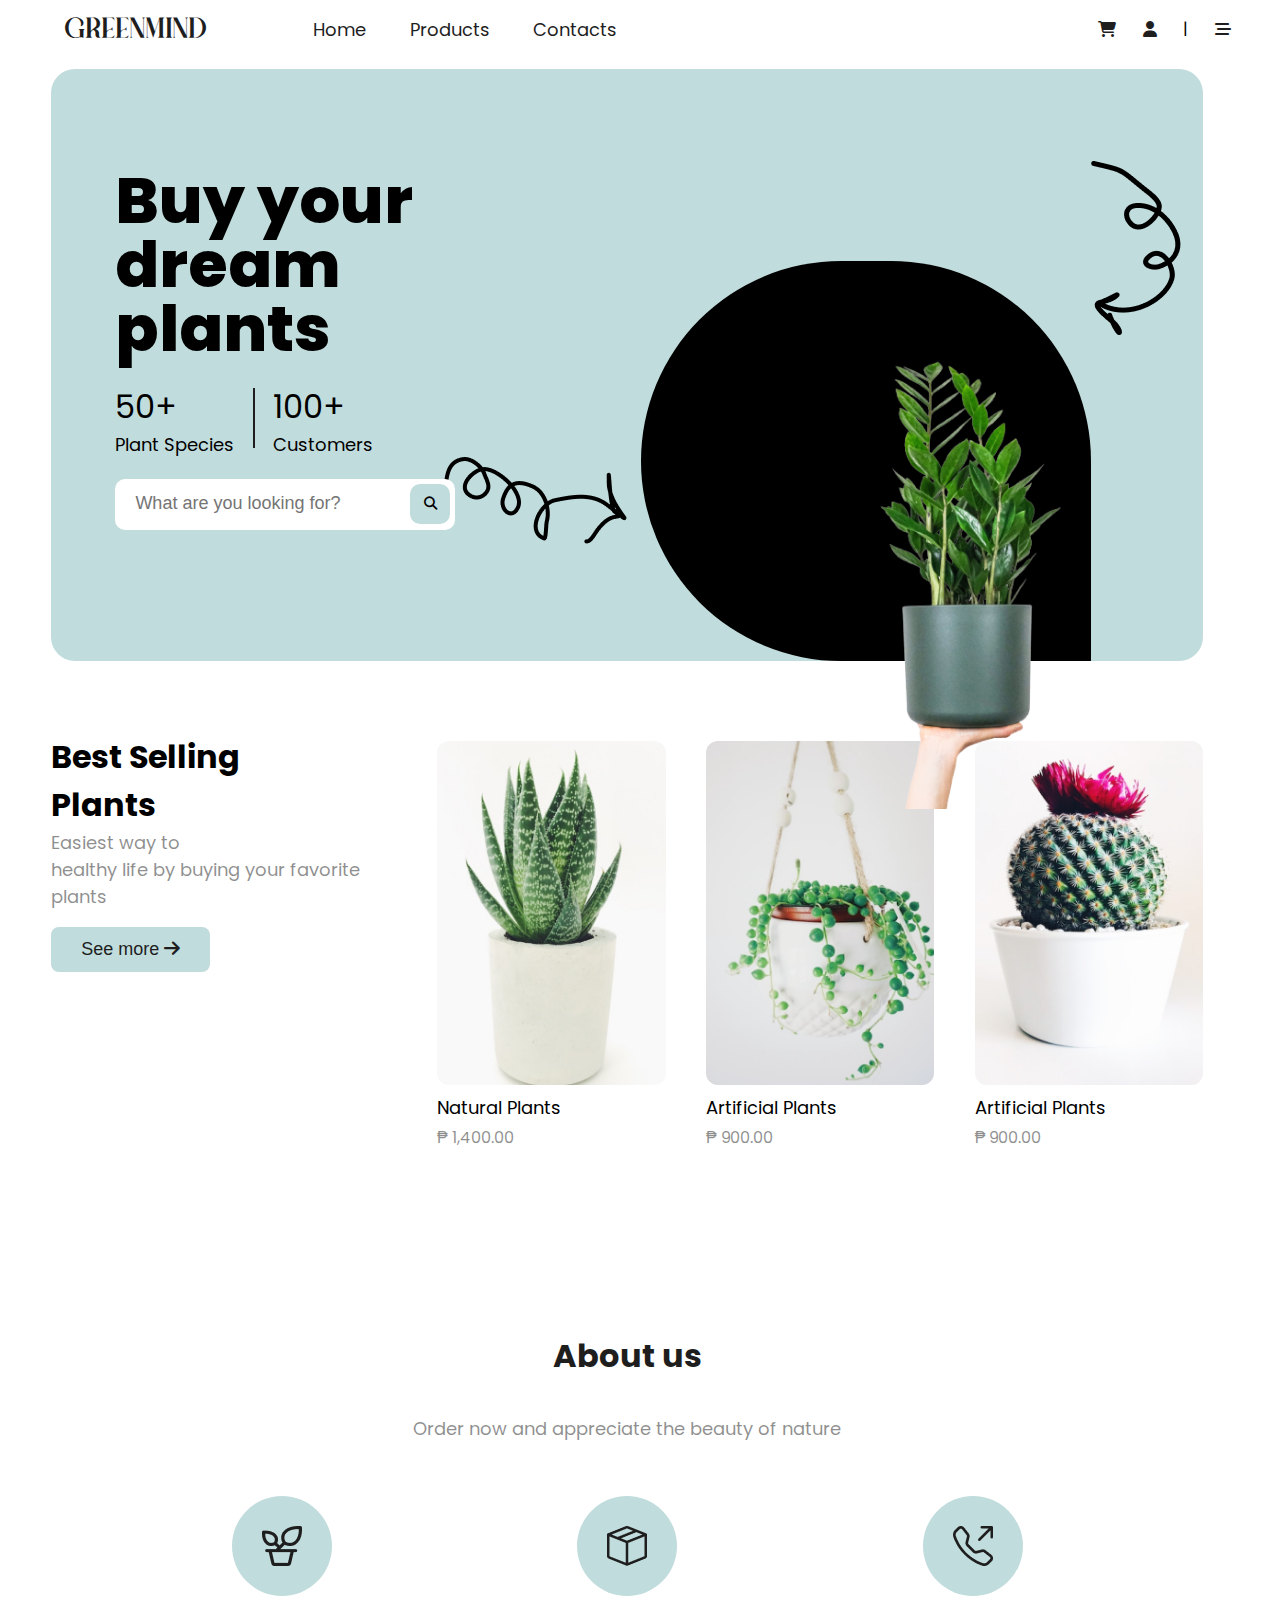
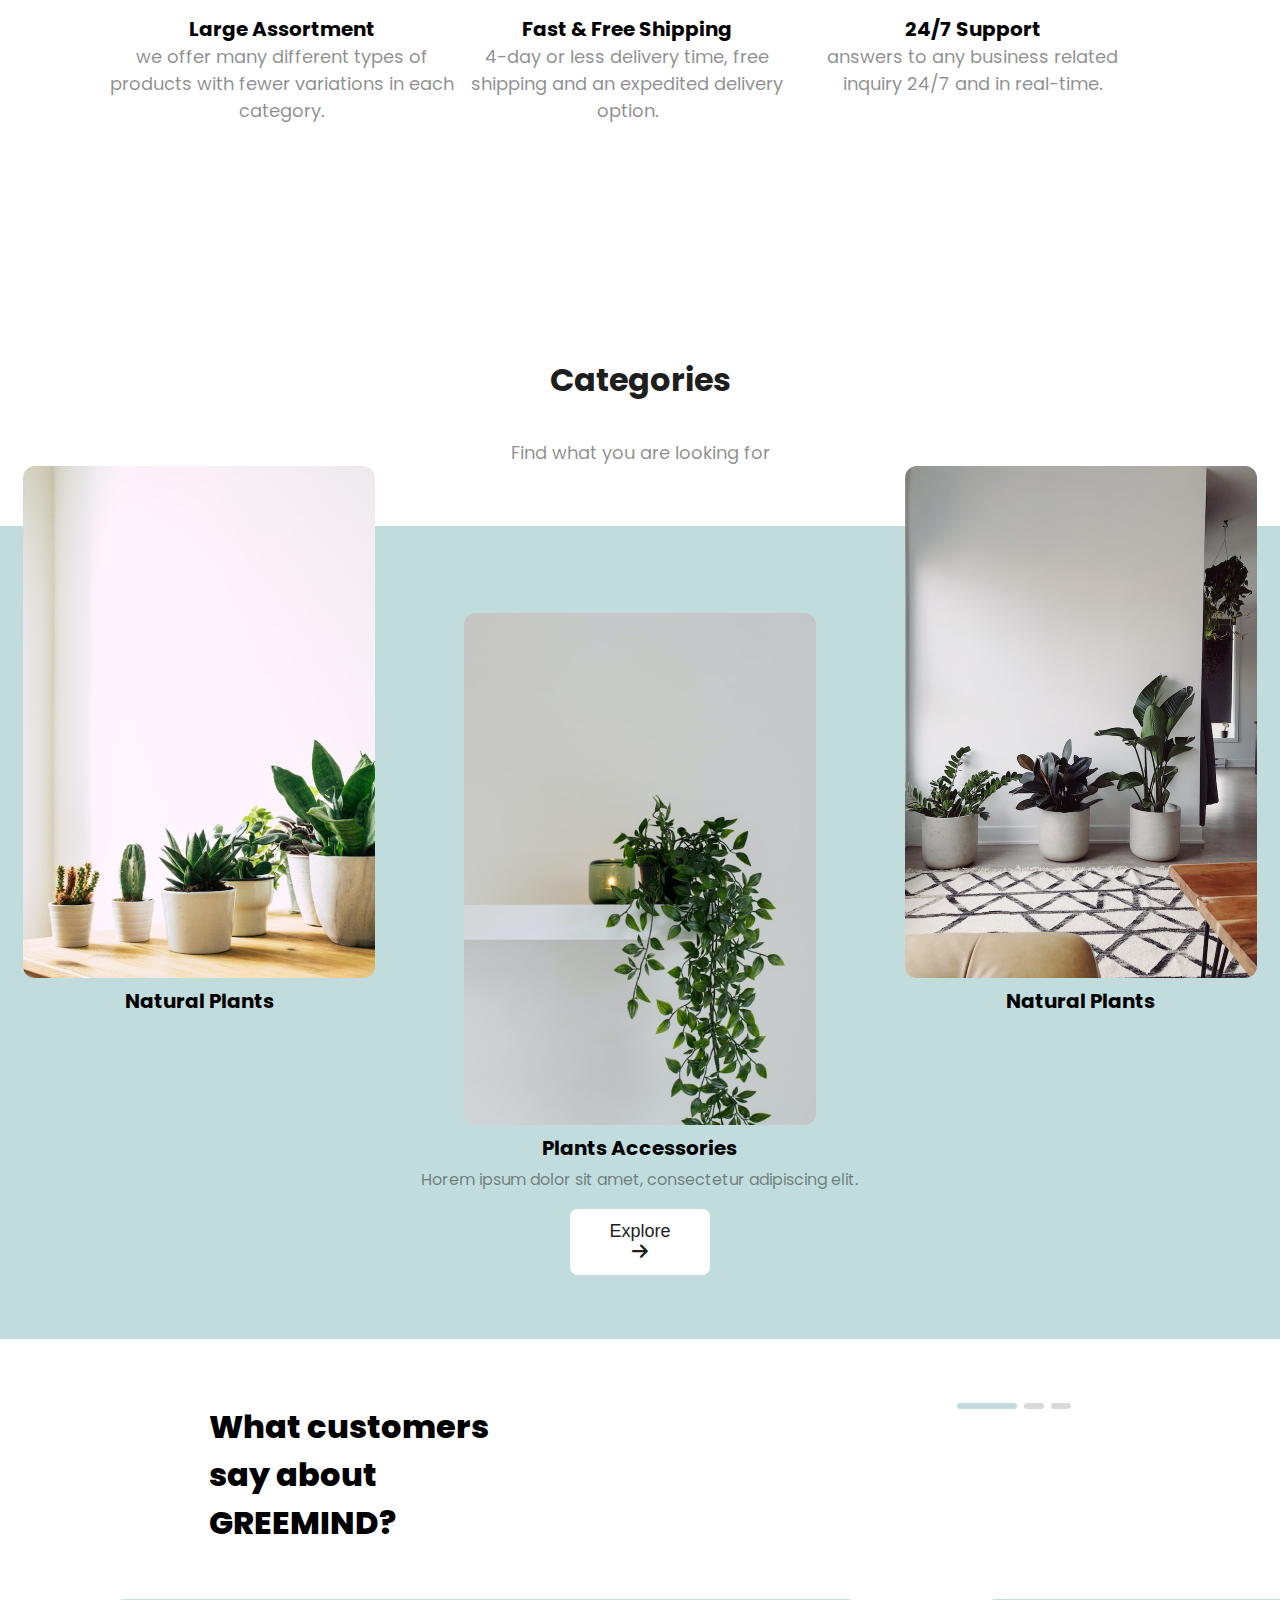
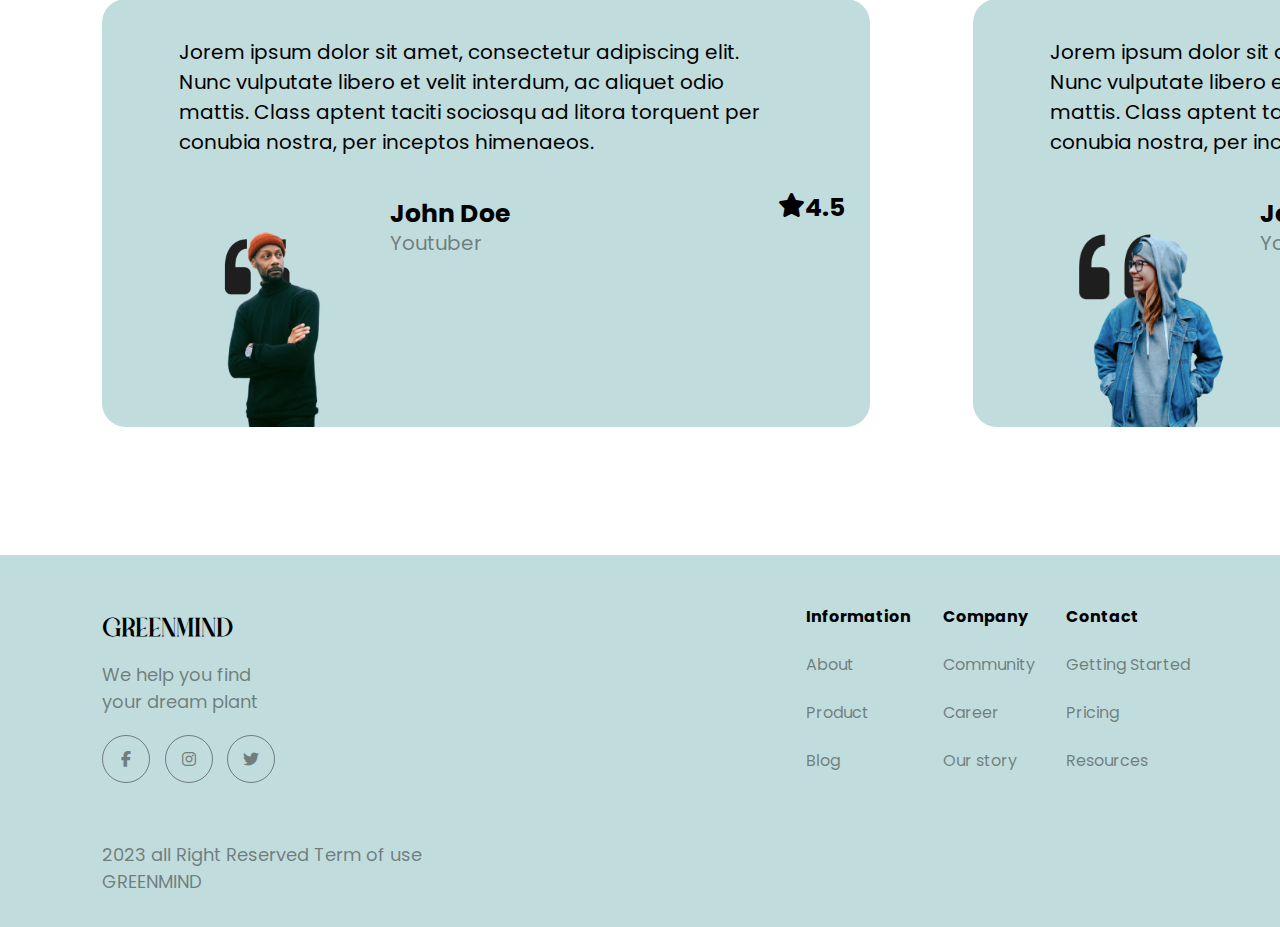
==== commit ef4aa3d3: "[Edit] Finished 1st version v0.0.1 (Without RWD)" ====
--- a/index.html
+++ b/index.html
@@ -168,8 +168,27 @@
         </div>
       </div>
       <div class="categories-container">
-        <div class="categories-title">
-          <h3>Categories</h3>
+        <div class="categories-title-container">
+          <h2>Categories</h2>
+          <p>Find what you are looking for</p>
+        </div>
+        <div class="categories-content-container">
+          <div class="categories-image-left">
+            <img src="images/categories-plants-1.png" alt="categories-plants-img-1"/>
+            <h3>Natural Plants</h3>
+          </div>
+          <div class="categories-image-mid">
+            <img src="images/categories-plants-2.png" alt="categories-plants-img-2"/>
+            <h3>Plants Accessories</h3>
+            <p>Horem ipsum dolor sit amet, consectetur adipiscing elit.</p>
+            <button>
+              <a href="#">Explore <i class="fa-solid fa-arrow-right"></i></a>
+            </button>
+          </div>
+          <div class="categories-image-right">
+            <img src="images/categories-plants-3.png" alt="categories-plants-img-3"/>
+            <h3>Natural Plants</h3>
+          </div>
         </div>
       </div>
       <div class="customer-review-container">
--- a/all.css
+++ b/all.css
@@ -132,8 +132,19 @@
   outline: none;
 }
 
+@font-face {
+  font-family: 'Quella Serif';
+  src: url('fonts/Quella\ Serif\ Font/quella-owyda.otf');
+  font-weight: normal;
+  font-style: normal;
+}
+
 .wrap-container {
   font-family: "Poppins", sans-serif;
+}
+
+.nav-bar-logo, .footer-logo {
+  font-family: "Quella Serif";
 }
 
 /* Navbar start */
@@ -203,7 +214,6 @@
 .hero-cover-left h1 {
   font-size: 64px;
   font-weight: 800;
-  width: 70%;
   margin-top: 10%;
   margin-left: 15%;
 }
@@ -250,14 +260,14 @@
 
 .search-box-input input {
   height: 3.8em;
-  width: 100%;
+  width: 340px;
   border: none;
   border-radius: 10px;
 }
 
 .search-box-input input::placeholder {
   padding-left: 1em;
-  font-size: 20px;
+  font-size: 18px;
 }
 
 /* placeholder issue form here: https://stackoverflow.com/questions/22431297/placeholder-doesnt-disappear-when-input-field-in-focus */
@@ -277,7 +287,7 @@
 .search-icon {
   position: absolute;
   top: 5px;
-  left: 90%;
+  left: 295px;
 }
 
 .search-icon button {
@@ -293,7 +303,6 @@
   justify-content: center;
   align-items: center;
   margin-top: 5%;
-  margin-left: 15%;
 }
 
 .hero-cover-arrow-1-container {
@@ -316,8 +325,8 @@
 }
 
 .hero-cover-plant-images {
-  top: 219px;
-  margin-left: 3%;
+  top: 35%;
+  left: 60%;
   position: absolute;
 }
 
@@ -431,7 +440,7 @@
 .about-us-title h2 {
   font-size: 32px;
   font-weight: 700;
-  line-height: 1.5;
+  line-height: 4;
   color: #1e1e1e;
 }
 
@@ -461,7 +470,7 @@
   display: flex;
   justify-content: center;
   line-height: 27px;
-  margin-top: 3%;
+  margin-top: 5%;
 }
 
 .about-us-content ul li {
@@ -475,10 +484,93 @@
   font-size: 20px;
   font-weight: bold;
 }
+
 .categories-container {
   width: 100%;
-  height: 500px;
-  background-color: orange;
+}
+
+.categories-title-container {
+  text-align: center;
+}
+
+.categories-title-container h2 {
+  font-size: 32px;
+  font-weight: 700;
+  line-height: 4;
+  color: #1e1e1e;
+}
+
+.categories-title-container p {
+  font-size: 18px;
+  color: #1e1e1e80;
+}
+
+.categories-content-container {
+  width: 100%;
+  display: flex;
+  justify-content: space-around;
+  background-color: #c1dcdc;
+  margin-top: 5%;
+}
+
+.categories-content-container img {
+  width: 352px;
+  margin-top: 20%;
+}
+
+.categories-image-left img, .categories-image-right img {
+  position: relative;
+  top: -130px;
+}
+
+.categories-image-left h3  {
+  font-size: 20px;
+  font-weight: 700;
+  text-align: center;
+  position: relative;
+  top: -120px;
+}
+
+.categories-image-mid {
+  display: flex;
+  flex-direction: column;
+  align-items: center;
+  margin-bottom: 5%;
+}
+
+.categories-image-mid h3 {
+  font-size: 20px;
+  font-weight: 700;
+  margin-top: 3%;
+  text-align: center;
+}
+
+.categories-image-mid p {
+  margin-top: 3%;
+  color: #1e1e1e80;
+}
+
+.categories-image-mid button {
+  width: 32%;
+  padding: 12px 30px;
+  border-radius: 8px;
+  margin-top: 5%;
+  background-color: white;
+  border: none;
+}
+
+.categories-image-mid button a {
+  font-size: 18px;
+  color: #1e1e1e;
+  text-decoration: none;
+}
+
+.categories-image-right h3  {
+  font-size: 20px;
+  font-weight: 700;
+  text-align: center;
+  position: relative;
+  top: -120px;
 }
 
 .customer-review-container {
@@ -580,7 +672,7 @@
 
 .customer-rating-1 {
   display: flex;
-  margin-left: 50%;
+  margin-left: 35%;
   margin-top: 5%;
 }
 
@@ -616,6 +708,7 @@
   background-color: #c1dcdc;
   padding: 0.1px;
   margin-top: 10%;
+  padding-bottom: 2.5%;
   display: flex;
 }
 
@@ -633,12 +726,13 @@
   margin-top: 20px;
   font-size: 18px;
   line-height: 1.5;
+  color:#1e1e1e80
 }
 
 .social-media {
   display: flex;
   justify-content: space-between;
-  width: 35%;
+  width: 45%;
   margin-top: 20px;
 }
 
@@ -650,14 +744,14 @@
   align-items: center;
   width: 3em;
   height: 3em;
-  border: 1px solid black;
+  border: 1px solid #1e1e1e80;
   border-radius: 50px;
 }
 
 .social-media-facebook a,
 .social-media-instagram a,
 .social-media-twitter a {
-  color: black;
+  color:#1e1e1e80
 }
 
 .copyright {
@@ -667,8 +761,8 @@
 }
 
 .footer-right-container {
-  width: 20%;
-  margin-left: 35%;
+  width: 30%;
+  margin-left: 25%;
   margin-top: 3%;
 }
 
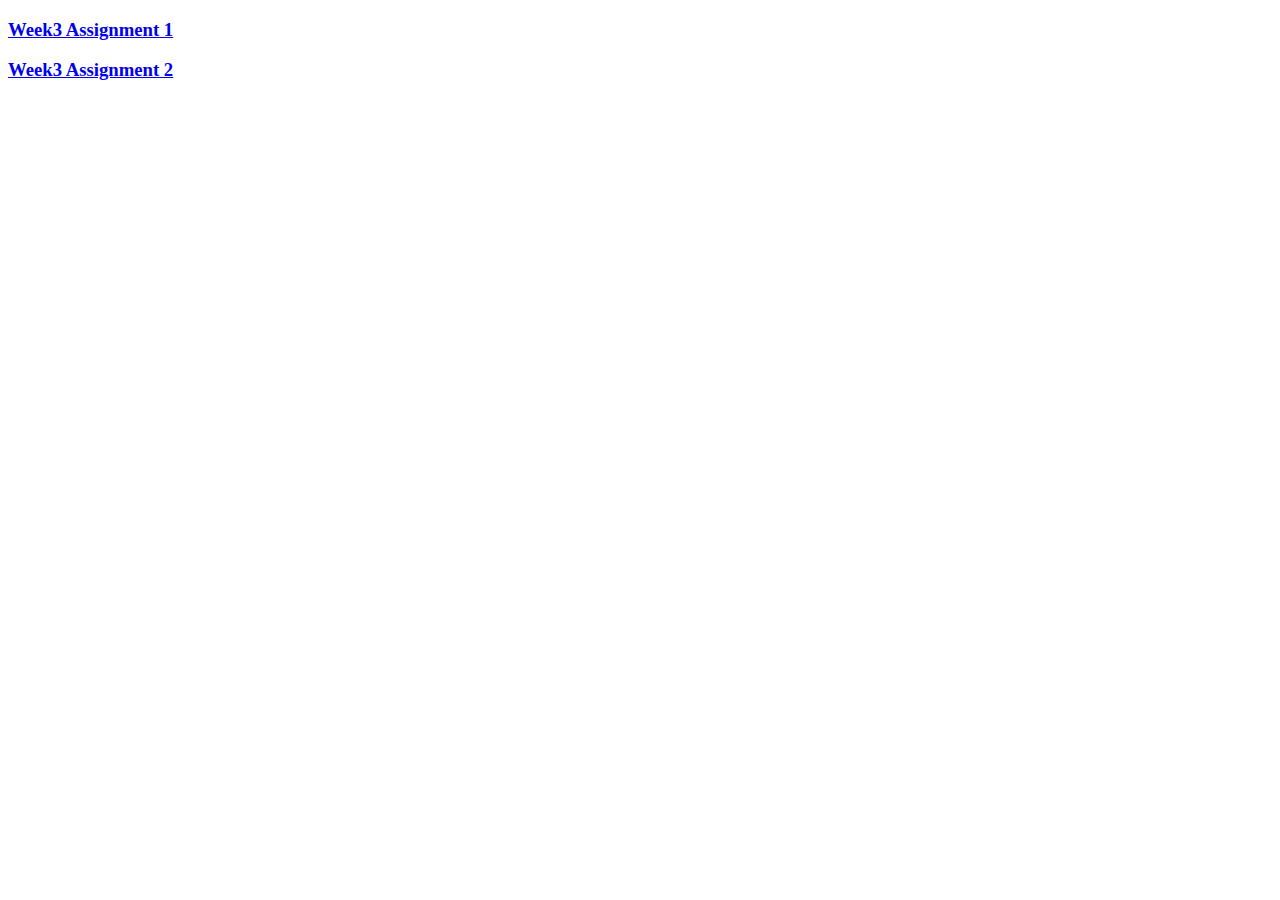
==== commit 2a1ef37f: "[Edit] edit index.html file name" ====
--- a/index.html
+++ b/index.html
@@ -1,309 +1,13 @@
 <!DOCTYPE html>
 <html lang="en">
-  <head>
-    <meta charset="UTF-8" />
-    <meta http-equiv="X-UA-Compatible" content="IE=edge" />
-    <meta name="viewport" content="width=device-width, initial-scale=1.0" />
-    <title>Assignmnet-0 Plant Site</title>
-    <link rel="stylesheet" href="all.css" />
-    <link
-      rel="stylesheet"
-      href="https://cdnjs.cloudflare.com/ajax/libs/font-awesome/6.4.0/css/all.min.css"
-    />
-  </head>
-  <body>
-    <div class="wrap-container">
-      <nav>
-        <div class="nav-bar">
-          <div class="nav-bar-logo">GREENMIND</div>
-          <div class="buttons-container">
-            <ul class="menu-btn-left">
-              <li><a href="#">Home</a></li>
-              <li><a href="#">Products</a></li>
-              <li><a href="#">Contacts</a></li>
-            </ul>
-            <ul class="menu-btn-right">
-              <li>
-                <a href="#"><i class="fa-solid fa-cart-shopping"></i></a>
-              </li>
-              <li>
-                <a href="#"><i class="fa-solid fa-user"></i></a>
-              </li>
-              <li>|</li>
-              <li>
-                <a href="#"
-                  ><i class="fa-sharp fa-solid fa-bars-staggered"></i>
-                </a>
-              </li>
-            </ul>
-          </div>
-        </div>
-      </nav>
-      <div class="hero-cover-container">
-        <div class="hero-cover">
-          <div class="hero-cover-left">
-            <h1>Buy your dream plants</h1>
-            <div class="hero-cover-left-info-container">
-              <div class="plant-species">
-                <h3>50+</h3>
-                <p>Plant Species</p>
-              </div>
-              <div class="hero-cover-left-vertical-line"></div>
-              <div class="customers">
-                <h3>100+</h3>
-                <p>Customers</p>
-              </div>
-            </div>
-            <div class="search-box-container">
-              <div class="search-box-input">
-                <label for="search-product"></label>
-                <input
-                  type="text"
-                  id="search-product"
-                  name="search-product"
-                  placeholder="What are you looking for?"
-                />
-                <div class="search-icon">
-                  <button type="button">
-                    <i class="fa-solid fa-magnifying-glass"></i>
-                  </button>
-                </div>
-              </div>
-            </div>
-          </div>
-          <div class="hero-cover-right-container">
-            <div class="hero-cover-arrow-1-container">
-              <img src="images/hero-page-2.png" alt="hero-page-arrow-1" />
-            </div>
-            <div class="hero-cover-plant-images-container">
-              <div class="hero-cover-plant-background"></div>
-              <div class="hero-cover-plant-images">
-                <img src="images/hero-page-1.png" alt="hero-page-plant-image" />
-              </div>
-            </div>
-            <div class="hero-cover-arrow-2-container">
-              <img src="images/hero-page-3.png" alt="hero-page-arrow-2" />
-            </div>
-          </div>
-        </div>
-      </div>
-
-      <div class="best-selling-section-container">
-        <div class="best-selling-text">
-          <h2>Best Selling <br />Plants</h2>
-          <p>
-            Easiest way to <br />
-            healthy life by buying your favorite plants
-          </p>
-          <button>
-            <a href="#">See more <i class="fa-solid fa-arrow-right"></i></a>
-          </button>
-        </div>
-        <div class="best-selling-info">
-          <ul>
-            <li>
-              <div class="product-img-1"></div>
-              <h3>Natural Plants</h3>
-              <p>₱ 1,400.00</p>
-            </li>
-            <li>
-              <div class="product-img-2"></div>
-              <h3>Artificial Plants</h3>
-              <p>₱ 900.00</p>
-            </li>
-            <li>
-              <div class="product-img-3"></div>
-              <h3>Artificial Plants</h3>
-              <p>₱ 900.00</p>
-            </li>
-          </ul>
-        </div>
-      </div>
-      <div class="about-us-container">
-        <div class="about-us-title">
-          <h2>About us</h2>
-          <p>Order now and appreciate the beauty of nature</p>
-        </div>
-        <div class="about-us-content">
-          <ul>
-            <li>
-              <div class="about-us-icons">
-                <img
-                  src="images/about-us-vector-1.png"
-                  alt="large-assortment-vector-img-1"
-                />
-              </div>
-              <h3>Large Assortment</h3>
-              <p>
-                we offer many different types of products with fewer variations
-                in each category.
-              </p>
-            </li>
-            <li>
-              <div class="about-us-icons">
-                <img
-                  src="images/about-us-vector-2.png"
-                  alt="large-assortment-vector-img-2"
-                />
-              </div>
-              <h3>Fast & Free Shipping</h3>
-              <p>
-                4-day or less delivery time, free shipping and an expedited
-                delivery option.
-              </p>
-            </li>
-            <li>
-              <div class="about-us-icons">
-                <img
-                  src="images/about-us-vector-3.png"
-                  alt="large-assortment-vector-img-3"
-                />
-              </div>
-              <h3>24/7 Support</h3>
-              <p>
-                answers to any business related inquiry 24/7 and in real-time.
-              </p>
-            </li>
-          </ul>
-        </div>
-      </div>
-      <div class="categories-container">
-        <div class="categories-title-container">
-          <h2>Categories</h2>
-          <p>Find what you are looking for</p>
-        </div>
-        <div class="categories-content-container">
-          <div class="categories-image-left">
-            <img src="images/categories-plants-1.png" alt="categories-plants-img-1"/>
-            <h3>Natural Plants</h3>
-          </div>
-          <div class="categories-image-mid">
-            <img src="images/categories-plants-2.png" alt="categories-plants-img-2"/>
-            <h3>Plants Accessories</h3>
-            <p>Horem ipsum dolor sit amet, consectetur adipiscing elit.</p>
-            <button>
-              <a href="#">Explore <i class="fa-solid fa-arrow-right"></i></a>
-            </button>
-          </div>
-          <div class="categories-image-right">
-            <img src="images/categories-plants-3.png" alt="categories-plants-img-3"/>
-            <h3>Natural Plants</h3>
-          </div>
-        </div>
-      </div>
-      <div class="customer-review-container">
-        <div class="customer-review-title-container">
-          <h2>What customers say about GREEMIND?</h2>
-          <div class="page-select-bar-container">
-            <div class="page-select-bar-long"></div>
-            <div class="page-select-bar-short"></div>
-            <div class="page-select-bar-short"></div>
-          </div>
-        </div>
-        <div class="customer-review-overflow-container">
-          <div class="customer-review-blocks-container">
-            <div class="customer-review-blocks-1">
-              <div class="blocks-1-content-container">
-                <p>
-                  Jorem ipsum dolor sit amet, consectetur adipiscing elit. Nunc
-                  vulputate libero et velit interdum, ac aliquet odio mattis.
-                  Class aptent taciti sociosqu ad litora torquent per conubia
-                  nostra, per inceptos himenaeos.
-                </p>
-              </div>
-              <div class="blocks-1-customer-review-container">
-                <div class="customer-img-1"></div>
-                <div class="customer-name-1">
-                  <h3>John Doe</h3>
-                  <p>Youtuber</p>
-                </div>
-                <div class="customer-rating-1">
-                  <i class="fa-solid fa-star fa-xl"></i>
-                  <p>4.5</p>
-                </div>
-              </div>
-            </div>
-            <div class="customer-review-blocks-2">
-              <div class="blocks-1-content-container">
-                <p>
-                  Jorem ipsum dolor sit amet, consectetur adipiscing elit. Nunc
-                  vulputate libero et velit interdum, ac aliquet odio mattis.
-                  Class aptent taciti sociosqu ad litora torquent per conubia
-                  nostra, per inceptos himenaeos.
-                </p>
-              </div>
-              <div class="blocks-1-customer-review-container">
-                <div class="customer-img-2"></div>
-                <div class="customer-name-1">
-                  <h3>John Doe</h3>
-                  <p>Youtuber</p>
-                </div>
-                <div class="customer-rating-1">
-                  <i class="fa-solid fa-star fa-xl"></i>
-                  <p>4.5</p>
-                </div>
-              </div>
-            </div>
-          </div>
-        </div>
-      </div>
-      <div class="footer-container">
-        <div class="footer-left-container">
-          <div class="footer-logo">
-            <h3>GREENMIND</h3>
-          </div>
-          <p>
-            We help you find <br />
-            your dream plant
-          </p>
-          <div class="social-media">
-            <div class="social-media-facebook">
-              <a href="#"><i class="fa-brands fa-facebook-f"></i></a>
-            </div>
-            <div class="social-media-instagram">
-              <a href="#"><i class="fa-brands fa-instagram"></i></a>
-            </div>
-            <div class="social-media-twitter">
-              <a href="#"><i class="fa-brands fa-twitter"></i></a>
-            </div>
-          </div>
-          <div class="copyright">
-            <p>2023 all Right Reserved Term of use GREENMIND</p>
-          </div>
-        </div>
-        <div class="footer-right-container">
-          <div class="footer-right-menu">
-            <div class="footer-right-menu-left">
-              <div class="footer-right-menu-left-title">
-                <a href="#">Information</a>
-              </div>
-              <a href="#">About</a>
-              <a href="#">Product</a>
-              <a href="#">Blog</a>
-            </div>
-            <div class="footer-right-menu-mid">
-              <div class="footer-right-menu-mid-title">
-                <a href="#">Company</a>
-              </div>
-              <a href="#">Community</a>
-              <a href="#">Career</a>
-              <a href="#">Our story</a>
-            </div>
-            <div class="footer-right-menu-right">
-              <div class="footer-right-menu-right-title">
-                <a href="#">Contact</a>
-              </div>
-              <a href="#">Getting Started</a>
-              <a href="#">Pricing</a>
-              <a href="#">Resources</a>
-            </div>
-          </div>
-        </div>
-      </div>
-    </div>
-  </body>
-</html>
-
-<style>
-  @import url("https://fonts.googleapis.com/css2?family=Poppins:wght@300;400;800&display=swap");
-</style>
+<head>
+    <meta charset="UTF-8">
+    <meta http-equiv="X-UA-Compatible" content="IE=edge">
+    <meta name="viewport" content="width=device-width, initial-scale=1.0">
+    <title>Document</title>
+</head>
+<body>
+    <a href="/Assignment-3/week3-assignment-1/assignment-1.html"><h3>Week3 Assignment 1</h3></a>
+    <a href="/Assignment-3/week3-assignment-2/assignment-2.html"><h3>Week3 Assignment 2</h3></a>
+</body>
+</html>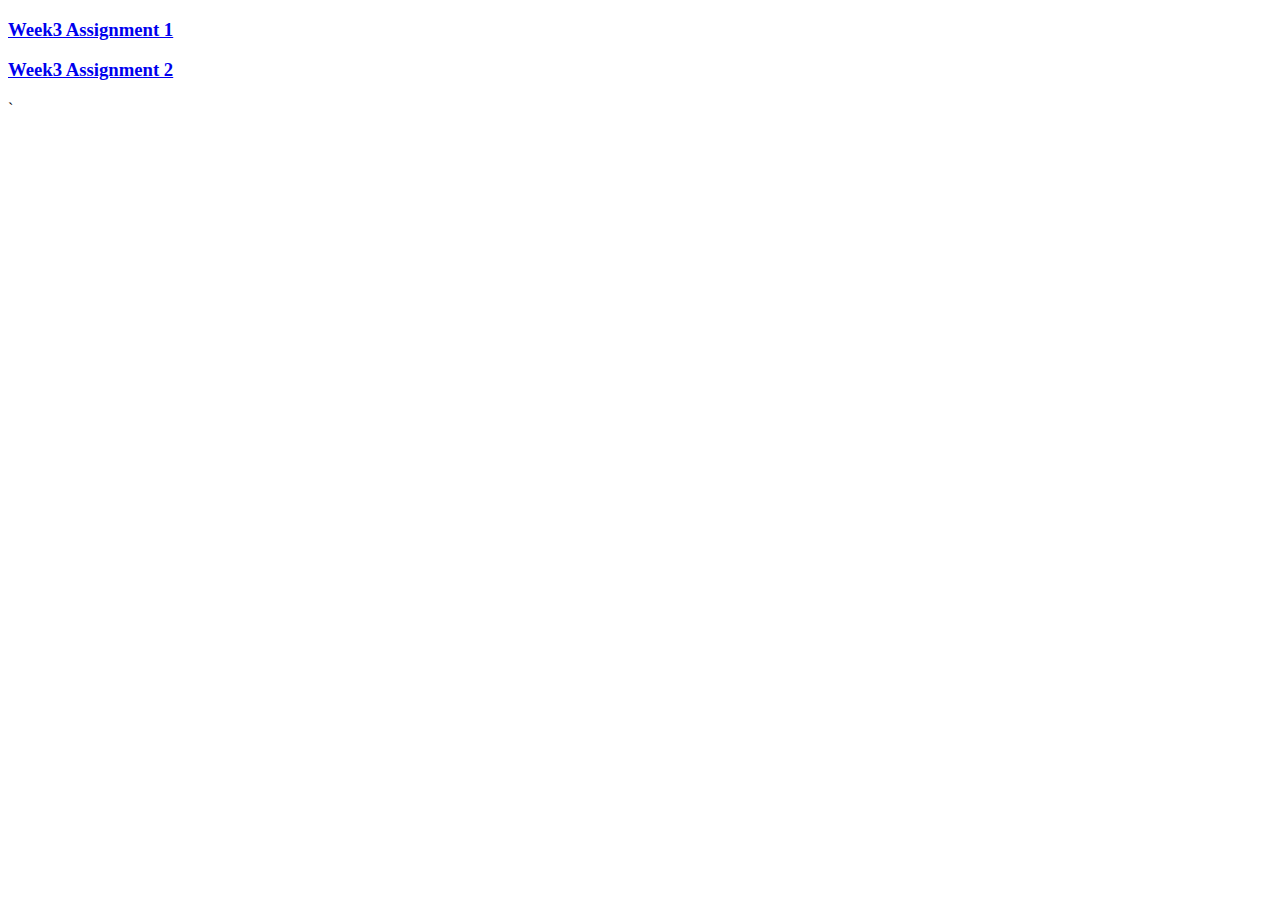
==== commit 03839783: "[Edit] Adjust assignment's entry file structure" ====
--- a/index.html
+++ b/index.html
@@ -7,7 +7,7 @@
     <title>Document</title>
 </head>
 <body>
-    <a href="/Assignment-3/week3-assignment-1/assignment-1.html"><h3>Week3 Assignment 1</h3></a>
-    <a href="/Assignment-3/week3-assignment-2/assignment-2.html"><h3>Week3 Assignment 2</h3></a>
+    <a href="/Assignment-3/assignment-1.html"><h3>Week3 Assignment 1</h3></a>
+    <a href="/Assignment-3/assignment-2.html"><h3>Week3 Assignment 2</h3></a>
 </body>
-</html>+</html>`